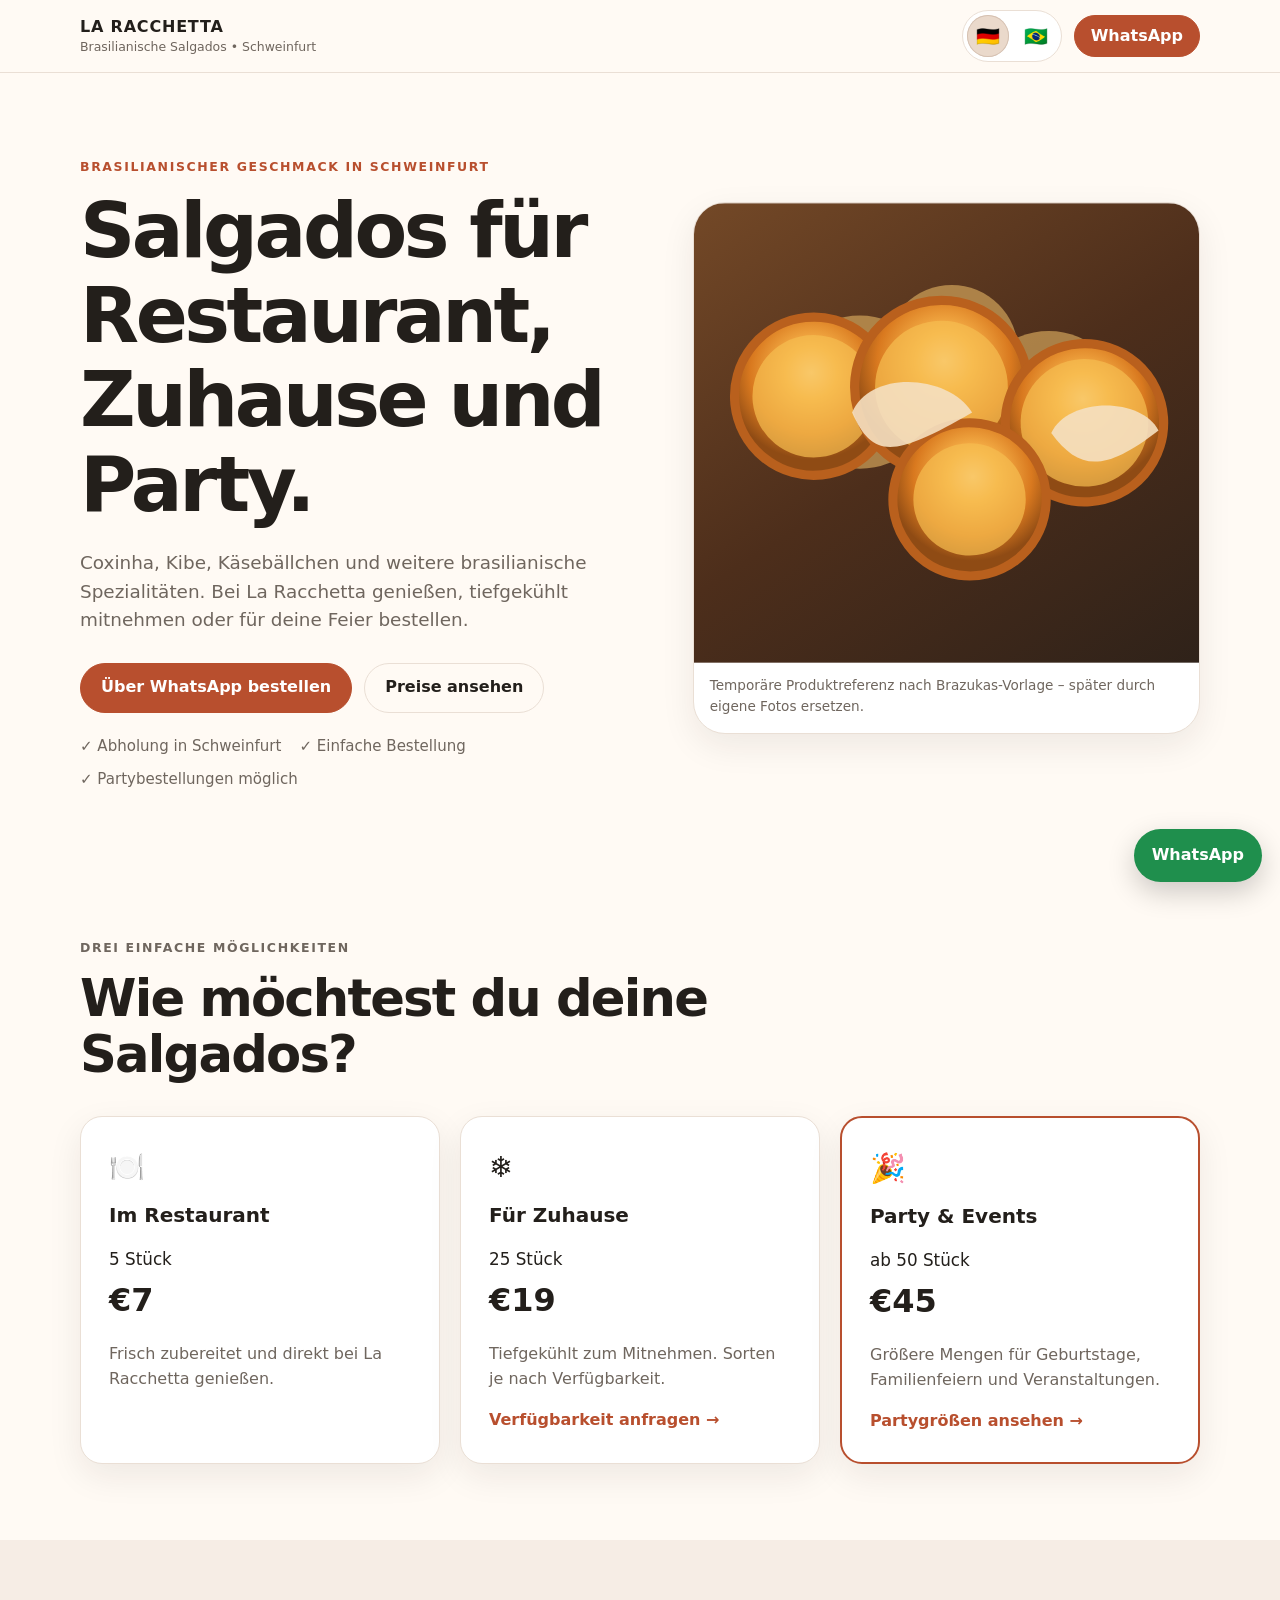
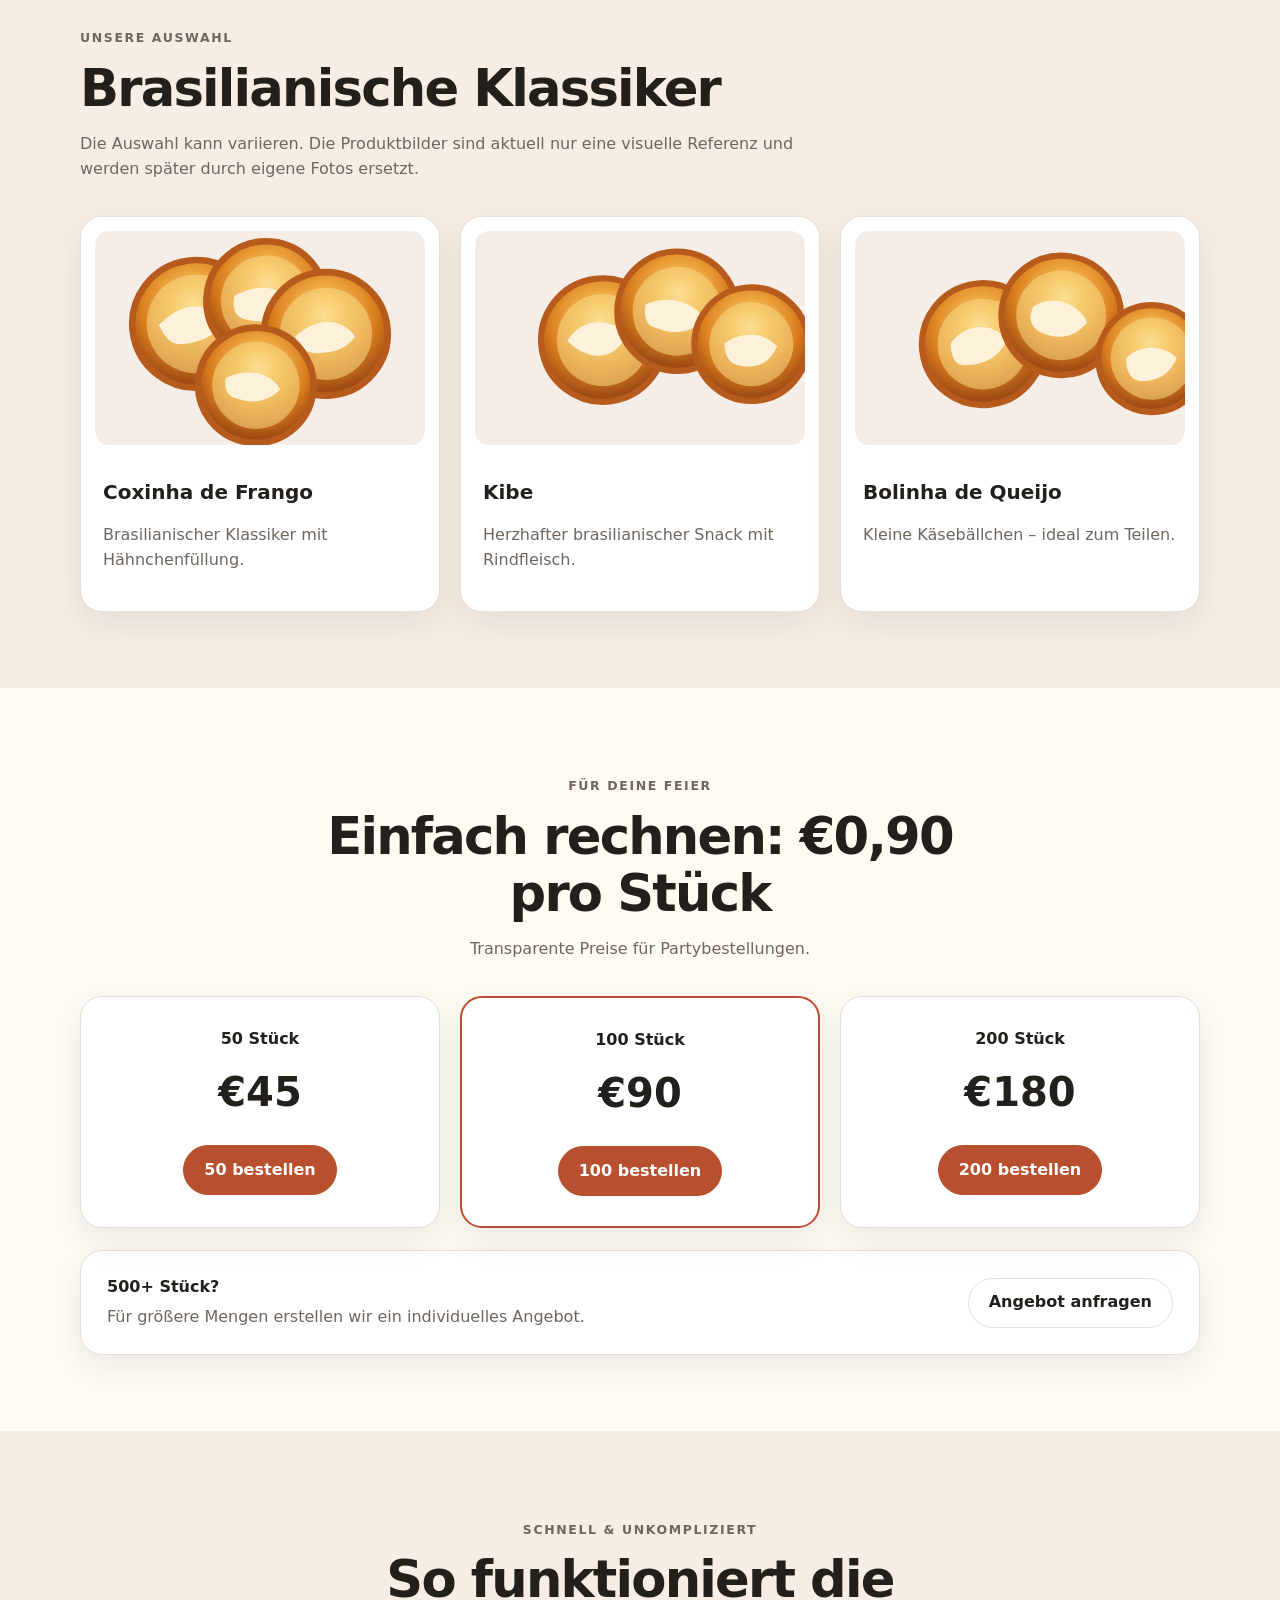
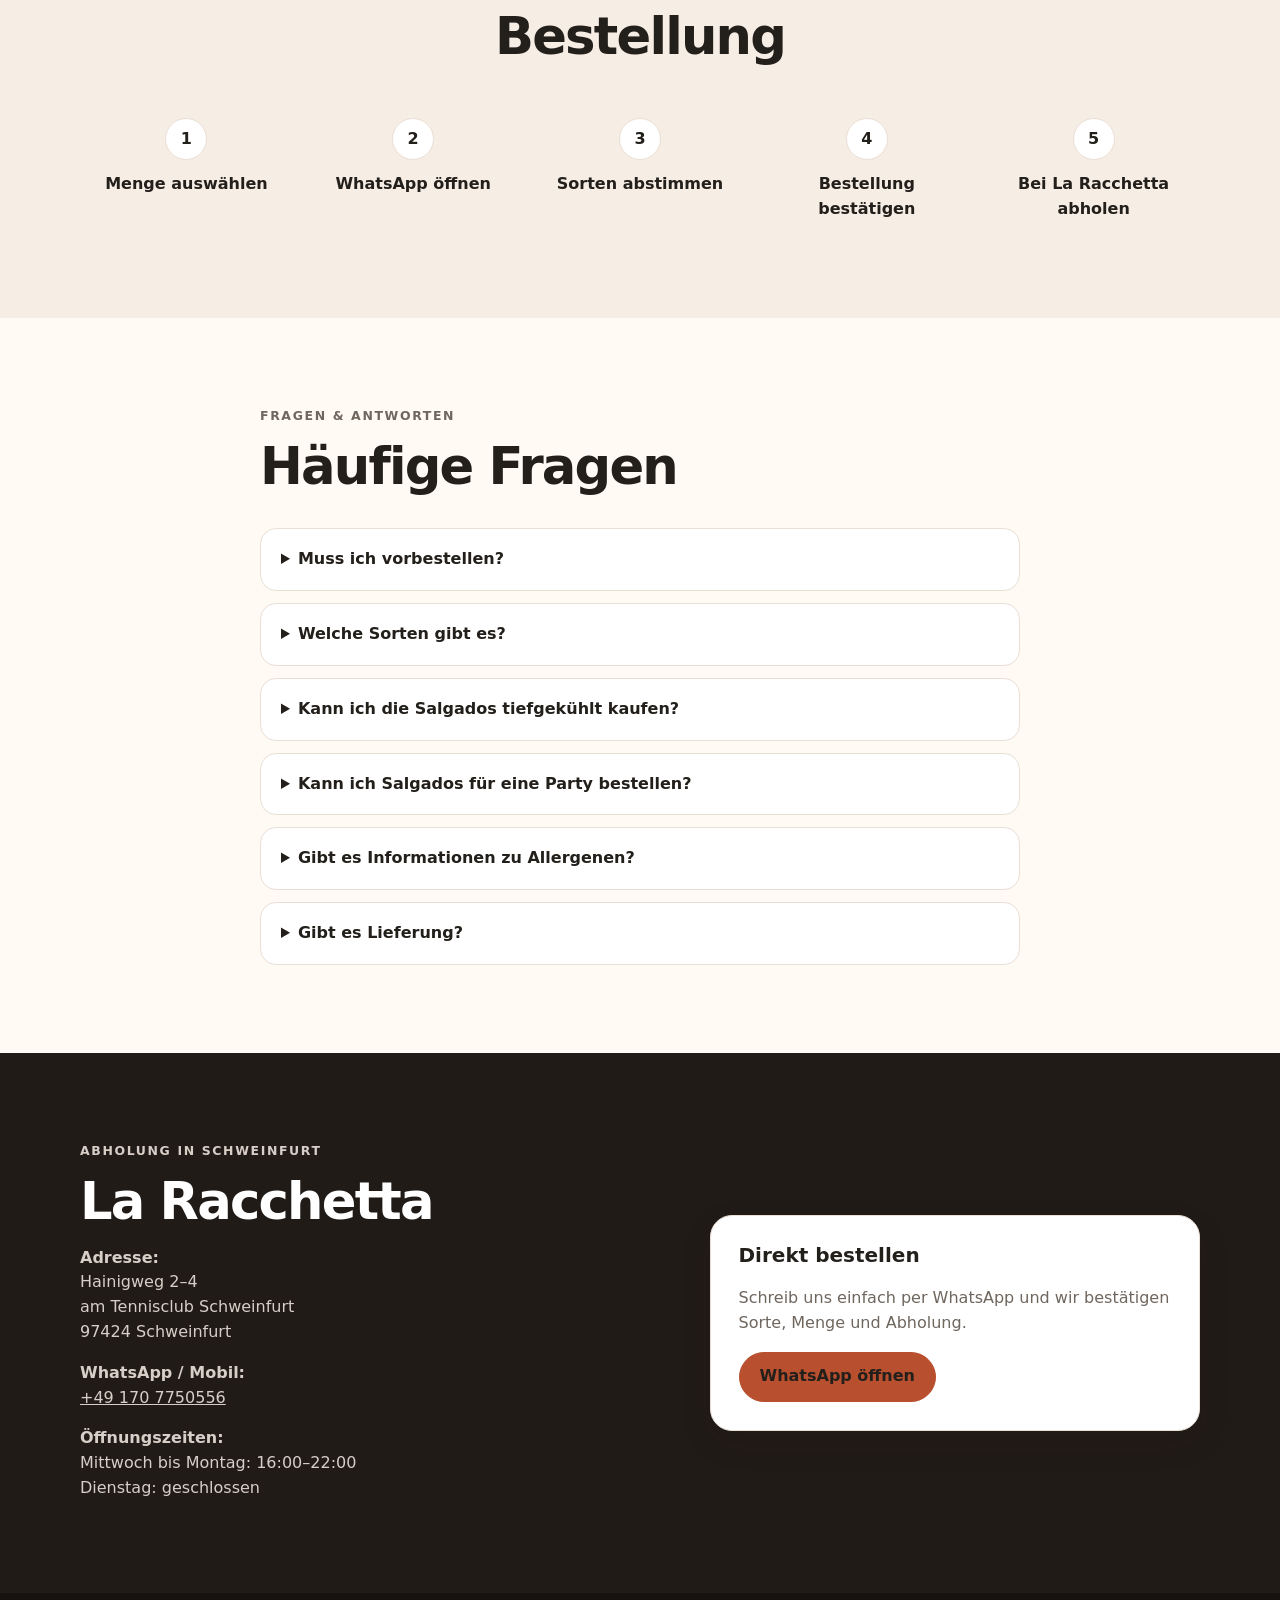
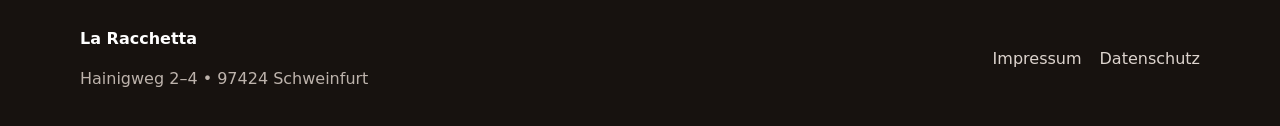
==== index.html @ 723bf310 "Cria estrutura inicial do site La Racchetta e prepara para deploy estático em Netlify." ====
<!doctype html>
<html lang="de">
<head>
  <meta charset="utf-8" />
  <meta name="viewport" content="width=device-width, initial-scale=1" />
  <meta name="description" content="Brasilianische Salgados bei La Racchetta in Schweinfurt – im Restaurant, tiefgekühlt zum Mitnehmen oder für Partys und Events." />
  <title>Brasilianische Salgados | La Racchetta Schweinfurt</title>
  <link rel="stylesheet" href="css/style.css" />
</head>
<body>
  <header class="topbar">
    <div class="container topbar-inner">
      <a class="brand" href="#top" aria-label="La Racchetta Startseite">
        <span class="brand-main">LA RACCHETTA</span>
        <span class="brand-sub" data-i18n="brand_sub">Brasilianische Salgados • Schweinfurt</span>
      </a>

      <div class="topbar-actions">
        <div class="lang-switch" aria-label="Sprachauswahl / Seletor de idioma">
          <button type="button" class="lang-btn active" data-lang="de" aria-label="Deutsch">🇩🇪</button>
          <button type="button" class="lang-btn" data-lang="pt" aria-label="Português do Brasil">🇧🇷</button>
        </div>

        <a class="btn btn-small js-whatsapp"
           data-i18n="top_whatsapp"
           data-message-de="Hallo! Ich interessiere mich für eure brasilianischen Salgados. Welche Sorten sind aktuell verfügbar?"
           data-message-pt="Olá! Tenho interesse nos salgados brasileiros. Quais sabores estão disponíveis no momento?"
           href="#">WhatsApp</a>
      </div>
    </div>
  </header>

  <main id="top">
    <section class="hero">
      <div class="container hero-grid">
        <div class="hero-copy">
          <p class="eyebrow" data-i18n="hero_eyebrow">Brasilianischer Geschmack in Schweinfurt</p>
          <h1 data-i18n="hero_title">Salgados für Restaurant, Zuhause und Party.</h1>
          <p class="lead" data-i18n="hero_lead">
            Coxinha, Kibe, Käsebällchen und weitere brasilianische Spezialitäten.
            Bei La Racchetta genießen, tiefgekühlt mitnehmen oder für deine Feier bestellen.
          </p>
          <div class="hero-actions">
            <a class="btn js-whatsapp"
               data-i18n="hero_btn_primary"
               data-message-de="Hallo! Ich möchte brasilianische Salgados bei La Racchetta bestellen. Welche Sorten sind aktuell verfügbar?"
               data-message-pt="Olá! Quero pedir salgados brasileiros na La Racchetta. Quais sabores estão disponíveis no momento?"
               href="#">Über WhatsApp bestellen</a>
            <a class="btn btn-secondary" href="#preise" data-i18n="hero_btn_secondary">Preise ansehen</a>
          </div>
          <div class="hero-points">
            <span data-i18n="hero_point_1">✓ Abholung in Schweinfurt</span>
            <span data-i18n="hero_point_2">✓ Einfache Bestellung</span>
            <span data-i18n="hero_point_3">✓ Partybestellungen möglich</span>
          </div>
        </div>

        <div class="hero-visual">
          <div class="hero-photo-box">
            <img src="images/hero.svg" alt="Brasilianische Salgados von La Racchetta" class="hero-photo" data-i18n-alt="hero_image_alt">
            <p class="image-note" data-i18n="image_note">Temporäre Produktreferenz nach Brazukas-Vorlage – später durch eigene Fotos ersetzen.</p>
          </div>
        </div>
      </div>
    </section>

    <section class="section" id="preise">
      <div class="container">
        <div class="section-heading">
          <p class="eyebrow" data-i18n="prices_eyebrow">Drei einfache Möglichkeiten</p>
          <h2 data-i18n="prices_title">Wie möchtest du deine Salgados?</h2>
        </div>

        <div class="cards three">
          <article class="card">
            <div class="icon">🍽️</div>
            <h3 data-i18n="card_rest_title">Im Restaurant</h3>
            <p class="price"><span data-i18n="card_rest_price">5 Stück</span> <strong>€7</strong></p>
            <p data-i18n="card_rest_text">Frisch zubereitet und direkt bei La Racchetta genießen.</p>
          </article>

          <article class="card">
            <div class="icon">❄️</div>
            <h3 data-i18n="card_home_title">Für Zuhause</h3>
            <p class="price"><span data-i18n="card_home_price">25 Stück</span> <strong>€19</strong></p>
            <p data-i18n="card_home_text">Tiefgekühlt zum Mitnehmen. Sorten je nach Verfügbarkeit.</p>
            <a class="text-link js-whatsapp"
               data-i18n="card_home_link"
               data-message-de="Hallo! Ich möchte ein Paket mit 25 tiefgekühlten Salgados für €19 bestellen. Welche Sorten sind verfügbar?"
               data-message-pt="Olá! Quero pedir um pacote com 25 salgados congelados por €19. Quais sabores estão disponíveis?"
               href="#">Verfügbarkeit anfragen →</a>
          </article>

          <article class="card featured">
            <div class="icon">🎉</div>
            <h3 data-i18n="card_party_title">Party & Events</h3>
            <p class="price"><span data-i18n="card_party_price">ab 50 Stück</span> <strong>€45</strong></p>
            <p data-i18n="card_party_text">Größere Mengen für Geburtstage, Familienfeiern und Veranstaltungen.</p>
            <a class="text-link" href="#party" data-i18n="card_party_link">Partygrößen ansehen →</a>
          </article>
        </div>
      </div>
    </section>

    <section class="section alt" id="sorten">
      <div class="container">
        <div class="section-heading">
          <p class="eyebrow" data-i18n="products_eyebrow">Unsere Auswahl</p>
          <h2 data-i18n="products_title">Brasilianische Klassiker</h2>
          <p data-i18n="products_text">Die Auswahl kann variieren. Die Produktbilder sind aktuell nur eine visuelle Referenz und werden später durch eigene Fotos ersetzt.</p>
        </div>

        <div class="products">
          <article class="product">
            <div class="product-image photo-card">
              <img src="images/coxinha.svg" alt="Coxinha de Frango" data-i18n-alt="coxinha_alt">
            </div>
            <div>
              <h3>Coxinha de Frango</h3>
              <p data-i18n="coxinha_text">Brasilianischer Klassiker mit Hähnchenfüllung.</p>
            </div>
          </article>

          <article class="product">
            <div class="product-image photo-card">
              <img src="images/kibe.svg" alt="Kibe" data-i18n-alt="kibe_alt">
            </div>
            <div>
              <h3>Kibe</h3>
              <p data-i18n="kibe_text">Herzhafter brasilianischer Snack mit Rindfleisch.</p>
            </div>
          </article>

          <article class="product">
            <div class="product-image photo-card">
              <img src="images/queijo.svg" alt="Bolinha de Queijo" data-i18n-alt="queijo_alt">
            </div>
            <div>
              <h3>Bolinha de Queijo</h3>
              <p data-i18n="queijo_text">Kleine Käsebällchen – ideal zum Teilen.</p>
            </div>
          </article>
        </div>
      </div>
    </section>

    <section class="section party" id="party">
      <div class="container">
        <div class="section-heading centered">
          <p class="eyebrow" data-i18n="party_eyebrow">Für deine Feier</p>
          <h2 data-i18n="party_title">Einfach rechnen: €0,90 pro Stück</h2>
          <p data-i18n="party_text">Transparente Preise für Partybestellungen.</p>
        </div>

        <div class="party-grid">
          <article class="party-card">
            <span data-i18n="party_50_qty">50 Stück</span>
            <strong>€45</strong>
            <a class="btn js-whatsapp"
               data-i18n="party_50_btn"
               data-message-de="Hallo! Ich möchte 50 Salgados für €45 für eine Feier bestellen. Welche Sorten sind verfügbar?"
               data-message-pt="Olá! Quero pedir 50 salgados por €45 para uma festa. Quais sabores estão disponíveis?"
               href="#">50 bestellen</a>
          </article>

          <article class="party-card featured">
            <span data-i18n="party_100_qty">100 Stück</span>
            <strong>€90</strong>
            <a class="btn js-whatsapp"
               data-i18n="party_100_btn"
               data-message-de="Hallo! Ich möchte 100 Salgados für €90 für eine Feier bestellen. Welche Sorten sind verfügbar?"
               data-message-pt="Olá! Quero pedir 100 salgados por €90 para uma festa. Quais sabores estão disponíveis?"
               href="#">100 bestellen</a>
          </article>

          <article class="party-card">
            <span data-i18n="party_200_qty">200 Stück</span>
            <strong>€180</strong>
            <a class="btn js-whatsapp"
               data-i18n="party_200_btn"
               data-message-de="Hallo! Ich möchte 200 Salgados für €180 für eine Feier bestellen. Welche Sorten sind verfügbar?"
               data-message-pt="Olá! Quero pedir 200 salgados por €180 para uma festa. Quais sabores estão disponíveis?"
               href="#">200 bestellen</a>
          </article>
        </div>

        <div class="bulk-box">
          <div>
            <strong data-i18n="bulk_title">500+ Stück?</strong>
            <p data-i18n="bulk_text">Für größere Mengen erstellen wir ein individuelles Angebot.</p>
          </div>
          <a class="btn btn-secondary js-whatsapp"
             data-i18n="bulk_btn"
             data-message-de="Hallo! Ich interessiere mich für eine größere Salgados-Bestellung ab 500 Stück. Bitte schickt mir ein Angebot."
             data-message-pt="Olá! Tenho interesse em um pedido maior de salgados a partir de 500 unidades. Por favor, envie uma proposta."
             href="#">Angebot anfragen</a>
        </div>
      </div>
    </section>

    <section class="section alt" id="ablauf">
      <div class="container">
        <div class="section-heading centered">
          <p class="eyebrow" data-i18n="steps_eyebrow">Schnell & unkompliziert</p>
          <h2 data-i18n="steps_title">So funktioniert die Bestellung</h2>
        </div>
        <div class="steps">
          <div class="step"><span>1</span><strong data-i18n="step_1">Menge auswählen</strong></div>
          <div class="step"><span>2</span><strong data-i18n="step_2">WhatsApp öffnen</strong></div>
          <div class="step"><span>3</span><strong data-i18n="step_3">Sorten abstimmen</strong></div>
          <div class="step"><span>4</span><strong data-i18n="step_4">Bestellung bestätigen</strong></div>
          <div class="step"><span>5</span><strong data-i18n="step_5">Bei La Racchetta abholen</strong></div>
        </div>
      </div>
    </section>

    <section class="section" id="faq">
      <div class="container narrow">
        <div class="section-heading">
          <p class="eyebrow" data-i18n="faq_eyebrow">Fragen & Antworten</p>
          <h2 data-i18n="faq_title">Häufige Fragen</h2>
        </div>

        <details>
          <summary data-i18n="faq1_q">Muss ich vorbestellen?</summary>
          <p data-i18n="faq1_a">Für größere Mengen empfehlen wir eine Vorbestellung über WhatsApp. Kleinere Mengen sind je nach Lagerbestand kurzfristig verfügbar.</p>
        </details>
        <details>
          <summary data-i18n="faq2_q">Welche Sorten gibt es?</summary>
          <p data-i18n="faq2_a">Die Auswahl kann variieren. Die aktuell verfügbaren Sorten teilen wir dir über WhatsApp mit.</p>
        </details>
        <details>
          <summary data-i18n="faq3_q">Kann ich die Salgados tiefgekühlt kaufen?</summary>
          <p data-i18n="faq3_a">Ja. Pakete mit 25 Stück sind tiefgekühlt zum Mitnehmen erhältlich, solange der Vorrat reicht.</p>
        </details>
        <details>
          <summary data-i18n="faq4_q">Kann ich Salgados für eine Party bestellen?</summary>
          <p data-i18n="faq4_a">Ja. Partybestellungen sind ab 50 Stück möglich. Für Mengen ab 500 Stück erstellen wir ein individuelles Angebot.</p>
        </details>
        <details>
          <summary data-i18n="faq5_q">Gibt es Informationen zu Allergenen?</summary>
          <p data-i18n="faq5_a">Ja. Angaben zu Zutaten und Allergenen werden entsprechend den jeweiligen Produktinformationen bereitgestellt.</p>
        </details>
        <details>
          <summary data-i18n="faq6_q">Gibt es Lieferung?</summary>
          <p data-i18n="faq6_a">Zum Start ist die Abholung bei La Racchetta vorgesehen. Individuelle Möglichkeiten können über WhatsApp angefragt werden.</p>
        </details>
      </div>
    </section>

    <section class="section contact">
      <div class="container contact-grid">
        <div>
          <p class="eyebrow" data-i18n="contact_eyebrow">Abholung in Schweinfurt</p>
          <h2>La Racchetta</h2>
          <p data-i18n="contact_address"><strong>Adresse:</strong><br>Hainigweg 2–4<br>am Tennisclub Schweinfurt<br>97424 Schweinfurt</p>
          <p data-i18n="contact_phone"><strong>WhatsApp / Mobil:</strong><br><a href="tel:+491707750556">+49 170 7750556</a></p>
          <p data-i18n="contact_hours"><strong>Öffnungszeiten:</strong><br>Mittwoch bis Montag: 16:00–22:00<br>Dienstag: geschlossen</p>
        </div>
        <div class="contact-cta">
          <h3 data-i18n="contact_cta_title">Direkt bestellen</h3>
          <p data-i18n="contact_cta_text">Schreib uns einfach per WhatsApp und wir bestätigen Sorte, Menge und Abholung.</p>
          <a class="btn js-whatsapp"
             data-i18n="contact_cta_btn"
             data-message-de="Hallo! Ich möchte Salgados bei La Racchetta in Schweinfurt bestellen."
             data-message-pt="Olá! Quero pedir salgados na La Racchetta em Schweinfurt."
             href="#">WhatsApp öffnen</a>
        </div>
      </div>
    </section>
  </main>

  <footer>
    <div class="container footer-inner">
      <div>
        <strong>La Racchetta</strong>
        <p>Hainigweg 2–4 • 97424 Schweinfurt</p>
      </div>
      <nav>
        <a href="impressum.html">Impressum</a>
        <a href="datenschutz.html" data-i18n="footer_privacy">Datenschutz</a>
      </nav>
    </div>
  </footer>

  <a class="floating-whatsapp js-whatsapp"
     data-i18n="floating_whatsapp"
     data-message-de="Hallo! Ich interessiere mich für eure brasilianischen Salgados."
     data-message-pt="Olá! Tenho interesse nos salgados brasileiros."
     href="#" aria-label="Über WhatsApp bestellen">WhatsApp</a>

  <script src="js/main.js"></script>
</body>
</html>
---- css/style.css ----
*{box-sizing:border-box}
:root{--bg:#fffaf4;--surface:#fff;--text:#231f1b;--muted:#6f665e;--accent:#b84f2e;--accent-dark:#8f351d;--line:#eadfd5;--soft:#f6ede5;--radius:22px;--shadow:0 12px 34px rgba(42,29,20,.08)}
html{scroll-behavior:smooth}
body{margin:0;font-family:Inter,ui-sans-serif,system-ui,-apple-system,BlinkMacSystemFont,"Segoe UI",sans-serif;color:var(--text);background:var(--bg);line-height:1.55}
a{color:inherit}.container{width:min(1120px,calc(100% - 32px));margin:auto}.narrow{width:min(760px,calc(100% - 32px))}
.topbar{position:sticky;top:0;z-index:20;background:rgba(255,250,244,.94);backdrop-filter:blur(12px);border-bottom:1px solid var(--line)}
.topbar-inner{display:flex;align-items:center;justify-content:space-between;min-height:72px;gap:18px}.brand{text-decoration:none;display:flex;flex-direction:column;line-height:1.05}.brand-main{font-weight:900;letter-spacing:.05em}.brand-sub{font-size:.78rem;color:var(--muted);margin-top:5px}
.hero{padding:72px 0 58px}.hero-grid{display:grid;grid-template-columns:1.05fr .95fr;gap:52px;align-items:center}.eyebrow{text-transform:uppercase;letter-spacing:.13em;font-size:.78rem;font-weight:800;color:var(--accent)}
h1,h2,h3{line-height:1.1;margin-top:0}h1{font-size:clamp(2.5rem,6vw,5.3rem);letter-spacing:-.045em;margin-bottom:22px}h2{font-size:clamp(2rem,4vw,3.4rem);letter-spacing:-.035em;margin-bottom:14px}h3{font-size:1.25rem}
.lead{font-size:1.15rem;color:var(--muted);max-width:720px}.hero-actions{display:flex;flex-wrap:wrap;gap:12px;margin:28px 0 22px}
.btn{display:inline-flex;align-items:center;justify-content:center;min-height:50px;padding:0 20px;border-radius:999px;text-decoration:none;font-weight:800;background:var(--accent);color:#fff;border:1px solid var(--accent);transition:.2s ease}.btn:hover{background:var(--accent-dark);border-color:var(--accent-dark);transform:translateY(-1px)}.btn-secondary{background:transparent;color:var(--text);border-color:var(--line)}.btn-secondary:hover{background:var(--surface);color:var(--text);border-color:#d4c2b4}.btn-small{min-height:42px;padding:0 16px}
.hero-points{display:flex;flex-wrap:wrap;gap:10px 18px;color:var(--muted);font-size:.94rem}.hero-visual{min-height:460px}
.photo-placeholder{height:100%;min-height:460px;border-radius:32px;display:flex;flex-direction:column;align-items:center;justify-content:center;gap:8px;text-align:center;background:linear-gradient(145deg,#eed7c6,#f7ebdf);color:#7c5a46;box-shadow:var(--shadow);padding:30px;text-decoration:none}
.source-photo small{font-size:.78rem;opacity:.75}.source-photo:hover{outline:2px solid rgba(184,79,46,.25)}
.section{padding:76px 0}.section.alt{background:var(--soft)}.section-heading{max-width:720px;margin-bottom:34px}.section-heading.centered{text-align:center;margin-left:auto;margin-right:auto}.section-heading p{color:var(--muted)}
.cards{display:grid;gap:20px}.cards.three{grid-template-columns:repeat(3,1fr)}.card,.party-card,.product,.bulk-box,.contact-cta{background:var(--surface);border:1px solid var(--line);border-radius:var(--radius);box-shadow:var(--shadow)}.card{padding:28px}.card.featured,.party-card.featured{border:2px solid var(--accent)}.icon{font-size:1.8rem;margin-bottom:14px}.price{font-size:1.05rem}.price strong{display:block;font-size:2rem;margin-top:4px}.card p:not(.price),.product p{color:var(--muted)}.text-link{font-weight:800;color:var(--accent);text-decoration:none}
.products{display:grid;grid-template-columns:repeat(3,1fr);gap:20px}.product{overflow:hidden}.product-image{min-height:210px;display:flex;flex-direction:column;gap:5px;align-items:center;justify-content:center;background:linear-gradient(145deg,#e8d1c0,#f7ece3);color:#896a56;font-weight:800;text-decoration:none}.product>div:last-child{padding:22px}
.party-grid{display:grid;grid-template-columns:repeat(3,1fr);gap:20px}.party-card{padding:30px;text-align:center}.party-card span{display:block;font-weight:800}.party-card strong{display:block;font-size:2.5rem;margin:10px 0 22px}.bulk-box{margin-top:22px;padding:24px 26px;display:flex;justify-content:space-between;align-items:center;gap:20px}.bulk-box p{margin:5px 0 0;color:var(--muted)}
.steps{display:grid;grid-template-columns:repeat(5,1fr);gap:14px}.step{text-align:center;padding:20px 12px}.step span{width:42px;height:42px;display:grid;place-items:center;margin:0 auto 12px;border-radius:50%;background:var(--surface);border:1px solid var(--line);font-weight:900}
details{background:var(--surface);border:1px solid var(--line);border-radius:16px;padding:18px 20px;margin-bottom:12px}summary{cursor:pointer;font-weight:800}details p{color:var(--muted);margin-bottom:0}
.contact{background:#211b17;color:#fff}.contact-grid{display:grid;grid-template-columns:1.1fr .9fr;gap:30px;align-items:center}.contact p{color:#d7cec7}.contact a{color:inherit}.contact-cta{padding:28px;color:var(--text)}.contact-cta p{color:var(--muted)}
footer{padding:34px 0;background:#17120f;color:#fff}.footer-inner{display:flex;justify-content:space-between;gap:24px;align-items:center}.footer-inner p{color:#bdb3ac;margin-bottom:0}.footer-inner nav{display:flex;gap:18px}.footer-inner nav a{color:#ddd4ce;text-decoration:none}
.floating-whatsapp{position:fixed;right:18px;bottom:18px;z-index:30;background:#1f8f4d;color:#fff;text-decoration:none;font-weight:900;padding:14px 18px;border-radius:999px;box-shadow:0 10px 28px rgba(0,0,0,.2)}
@media(max-width:860px){.hero{padding-top:42px}.hero-grid,.contact-grid{grid-template-columns:1fr}.hero-visual{min-height:320px}.photo-placeholder{min-height:320px}.cards.three,.products,.party-grid{grid-template-columns:1fr}.steps{grid-template-columns:1fr 1fr}.bulk-box{align-items:flex-start;flex-direction:column}}
@media(max-width:560px){.container{width:min(100% - 22px,1120px)}.topbar-inner{min-height:64px}.brand-sub{display:none}.hero{padding:34px 0 40px}h1{font-size:2.55rem}.section{padding:56px 0}.hero-actions{display:grid}.hero-actions .btn{width:100%}.steps{grid-template-columns:1fr}.footer-inner{align-items:flex-start;flex-direction:column}.floating-whatsapp{left:12px;right:12px;text-align:center}}

.hero-photo-box{background:var(--surface);border:1px solid var(--line);border-radius:32px;box-shadow:var(--shadow);overflow:hidden;}
.hero-photo{display:block;width:100%;height:460px;object-fit:cover;}
.image-note{margin:0;padding:12px 16px 16px;font-size:.85rem;color:var(--muted);}
.photo-card{background:#fff;padding:14px;}
.photo-card img{width:100%;height:100%;min-height:210px;object-fit:cover;display:block;border-radius:14px;}
@media(max-width:860px){.hero-photo{height:320px}}

.topbar-actions{display:flex;align-items:center;gap:12px;}
.lang-switch{display:flex;align-items:center;gap:6px;background:var(--surface);border:1px solid var(--line);border-radius:999px;padding:4px;}
.lang-btn{width:42px;height:42px;border:none;background:transparent;border-radius:999px;font-size:1.2rem;cursor:pointer;transition:.2s ease;}
.lang-btn:hover{background:#f3e7dc;}
.lang-btn.active{background:#ead9cb;box-shadow:inset 0 0 0 1px #d5c1b2;}
@media(max-width:560px){.topbar-actions{gap:8px;}.lang-btn{width:38px;height:38px;font-size:1.05rem;}}
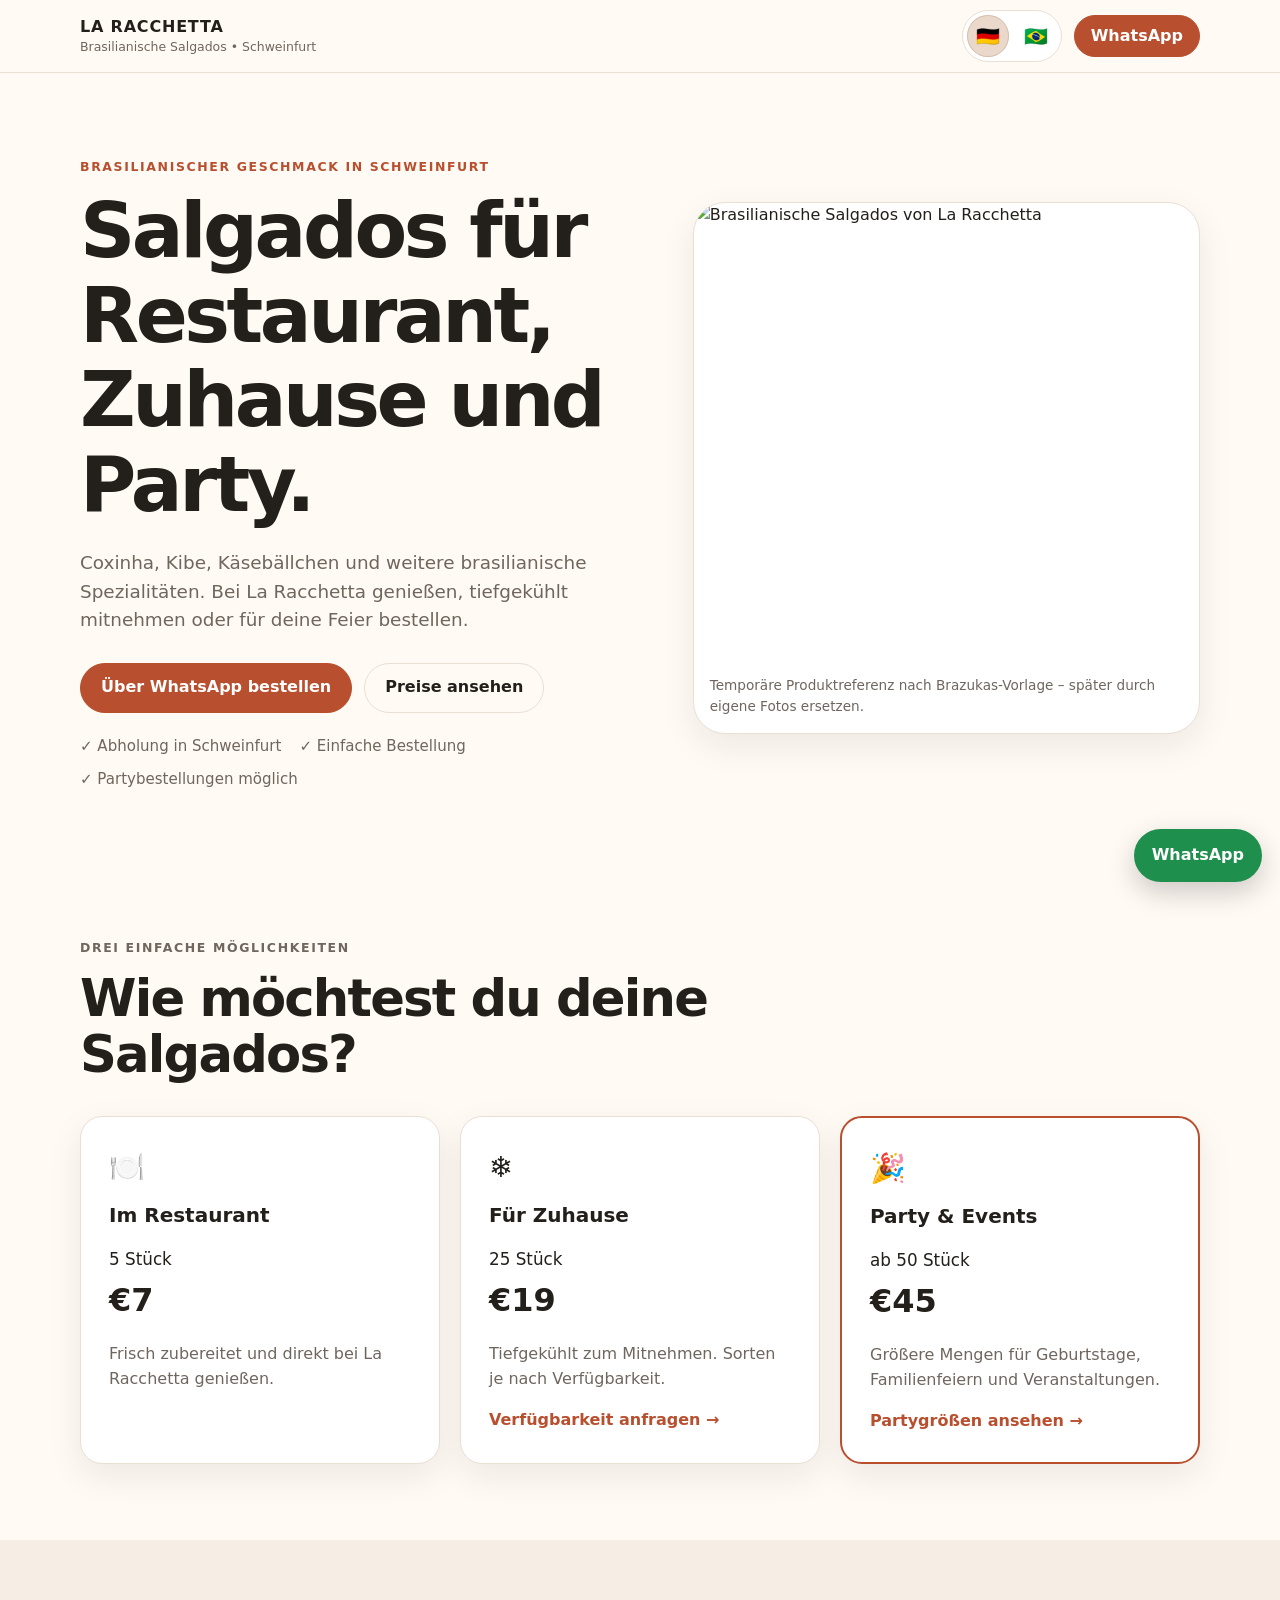
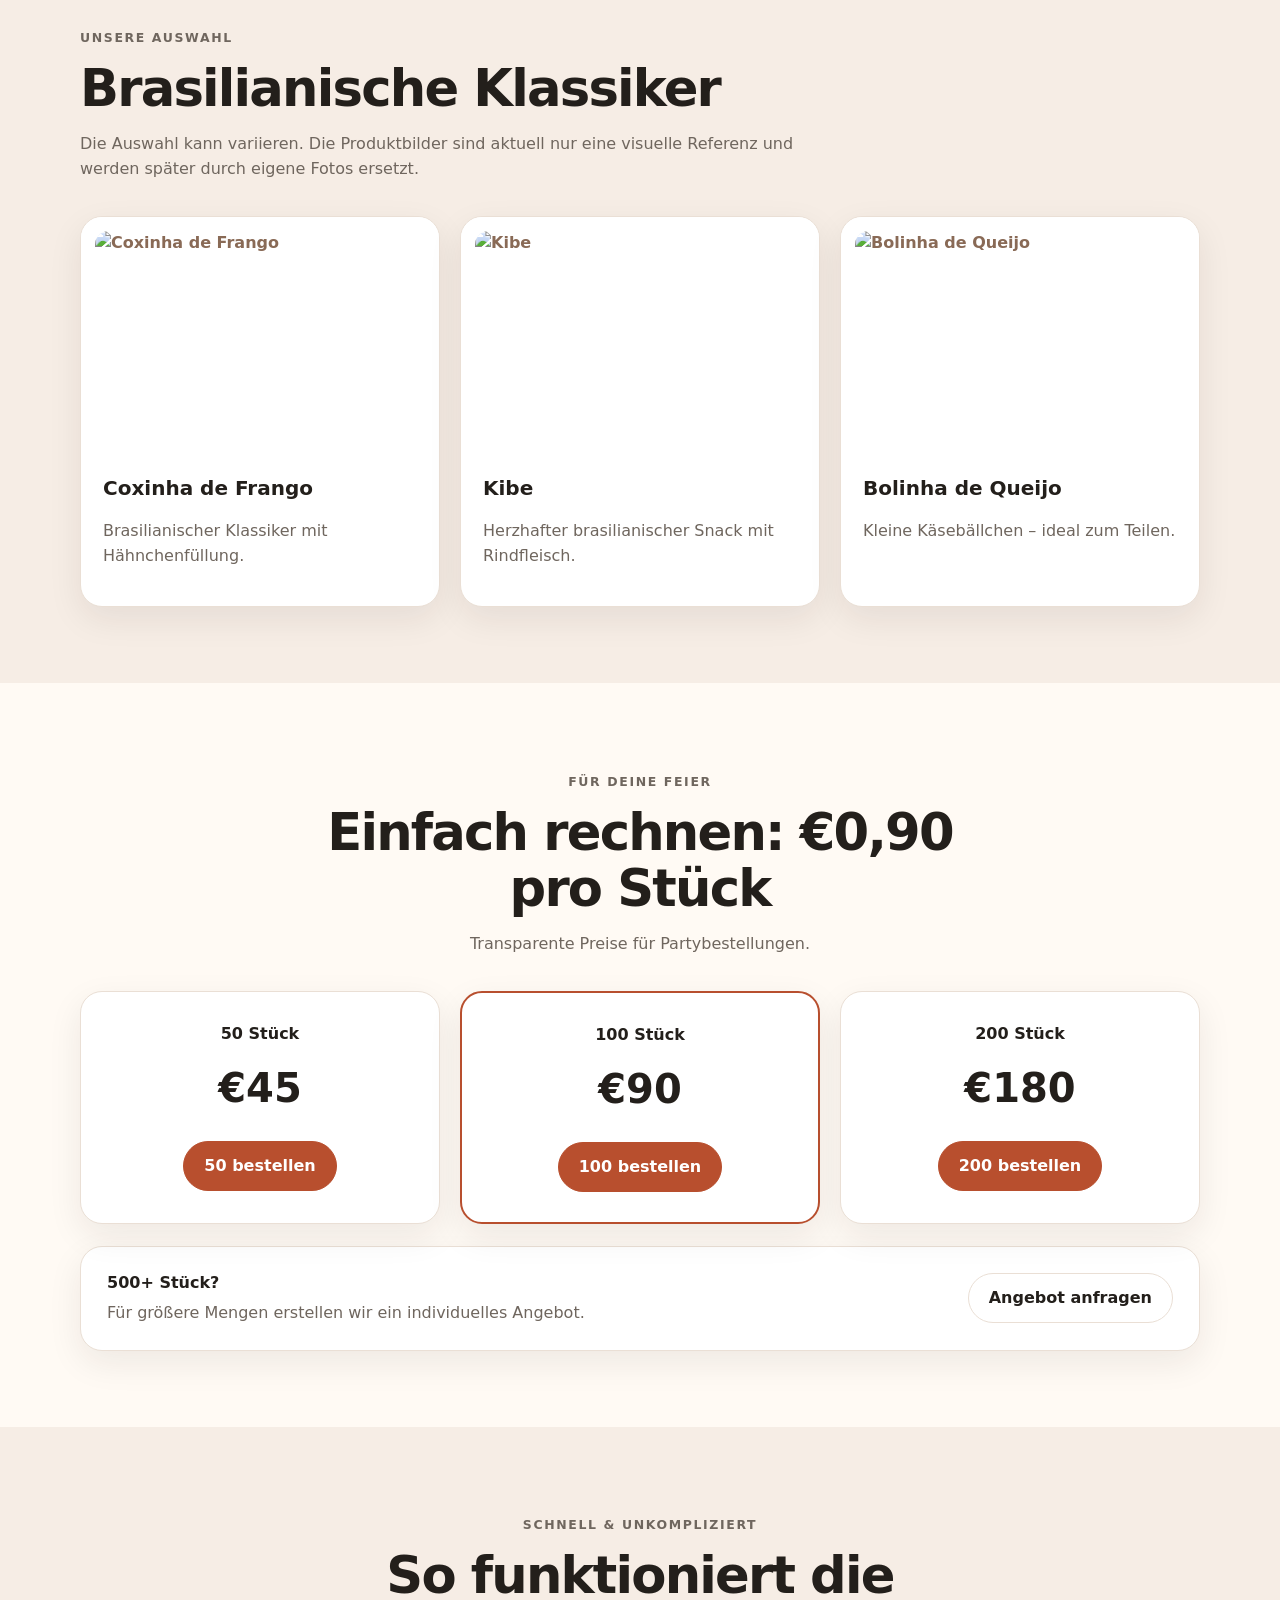
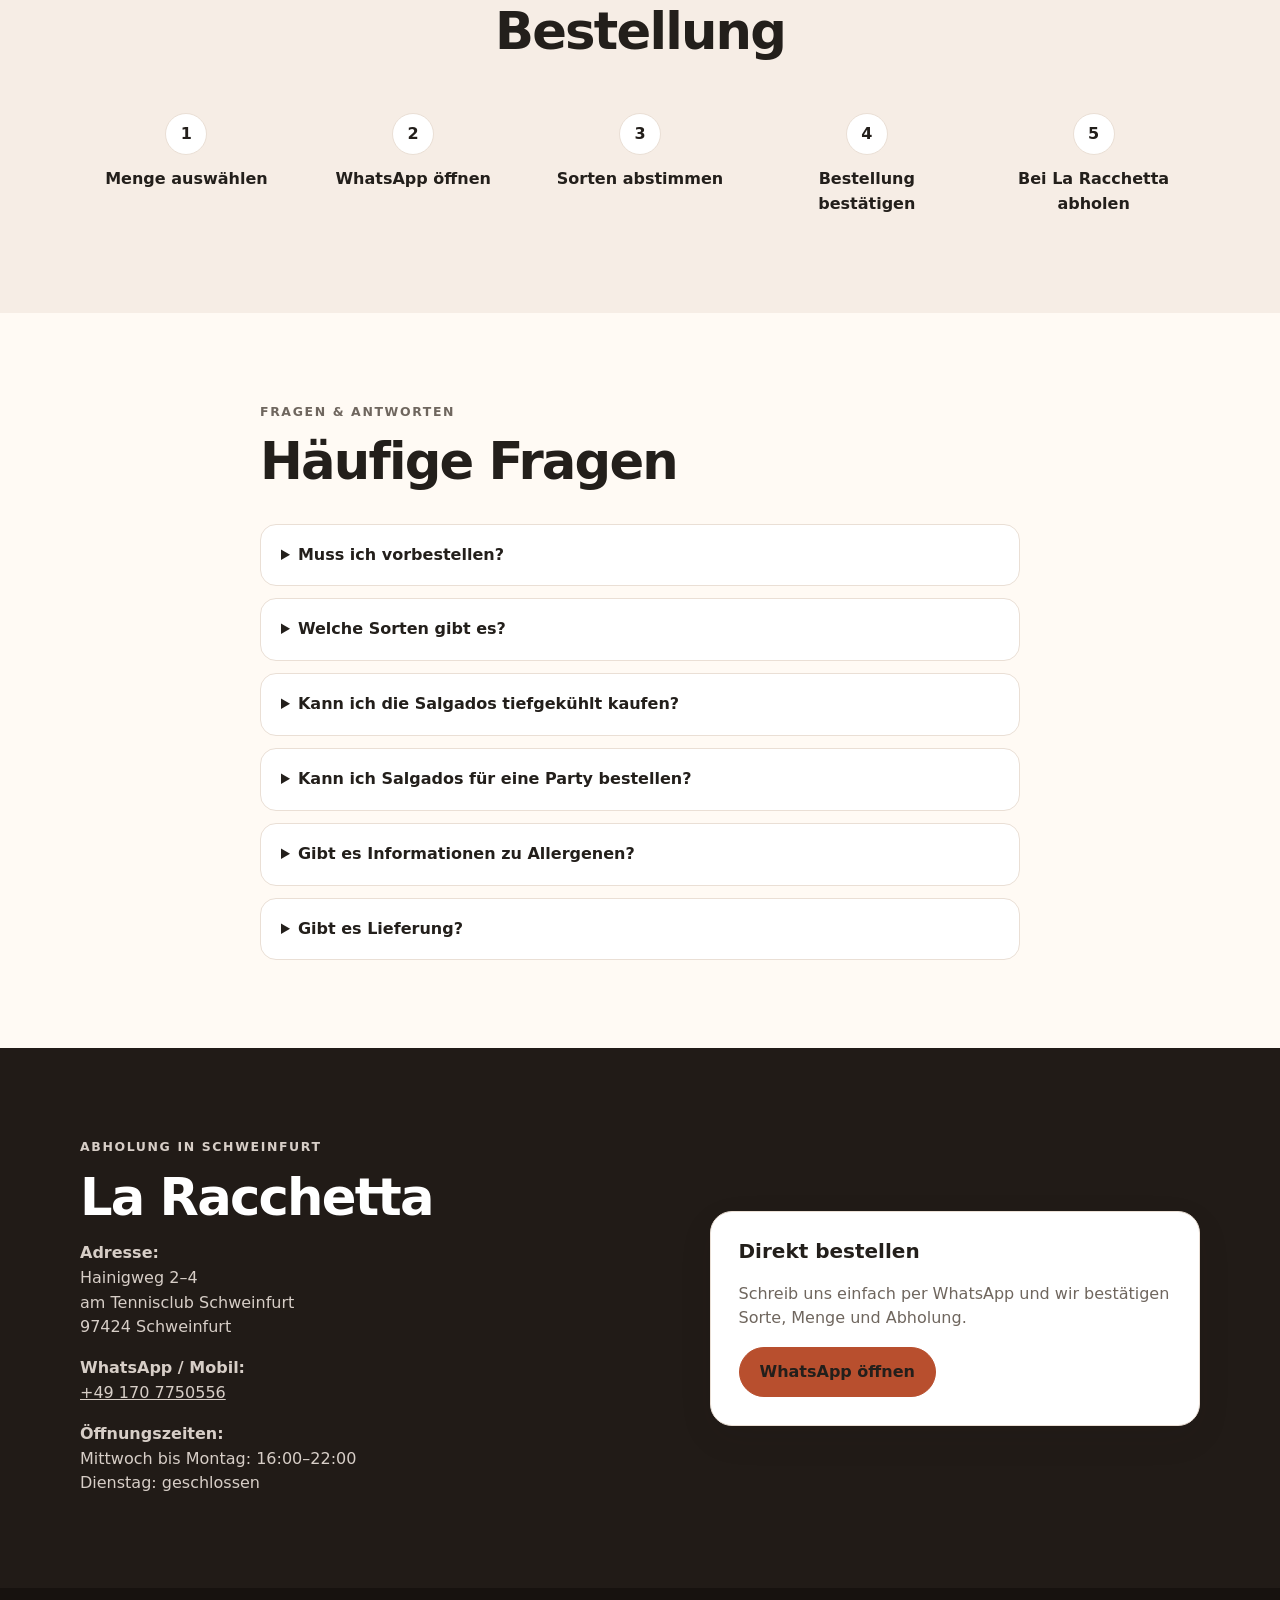
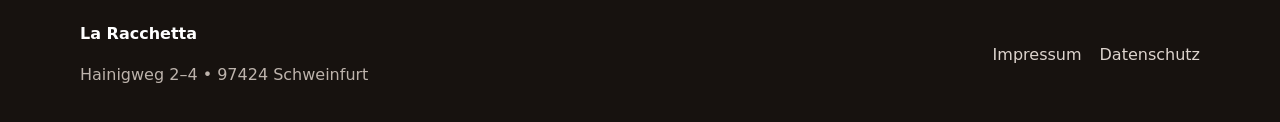
==== commit 0f46ba87: "Troca placeholders por fotos reais de salgado para aperfeiçoar a apresentação do produto." ====
--- a/index.html
+++ b/index.html
@@ -3,6 +3,7 @@
 <head>
   <meta charset="utf-8" />
   <meta name="viewport" content="width=device-width, initial-scale=1" />
+  <meta name="theme-color" content="#b84f2e" />
   <meta name="description" content="Brasilianische Salgados bei La Racchetta in Schweinfurt – im Restaurant, tiefgekühlt zum Mitnehmen oder für Partys und Events." />
   <title>Brasilianische Salgados | La Racchetta Schweinfurt</title>
   <link rel="stylesheet" href="css/style.css" />
@@ -17,8 +18,8 @@
 
       <div class="topbar-actions">
         <div class="lang-switch" aria-label="Sprachauswahl / Seletor de idioma">
-          <button type="button" class="lang-btn active" data-lang="de" aria-label="Deutsch">🇩🇪</button>
-          <button type="button" class="lang-btn" data-lang="pt" aria-label="Português do Brasil">🇧🇷</button>
+          <button type="button" class="lang-btn active" data-lang="de" aria-label="Deutsch" aria-pressed="true">🇩🇪</button>
+          <button type="button" class="lang-btn" data-lang="pt" aria-label="Português do Brasil" aria-pressed="false">🇧🇷</button>
         </div>
 
         <a class="btn btn-small js-whatsapp"
@@ -57,8 +58,8 @@
 
         <div class="hero-visual">
           <div class="hero-photo-box">
-            <img src="images/hero.svg" alt="Brasilianische Salgados von La Racchetta" class="hero-photo" data-i18n-alt="hero_image_alt">
-            <p class="image-note" data-i18n="image_note">Temporäre Produktreferenz nach Brazukas-Vorlage – später durch eigene Fotos ersetzen.</p>
+            <img src="https://images.unsplash.com/photo-1544025162-d76694265947?auto=format&fit=crop&w=1200&q=80" alt="Brasilianische Salgados von La Racchetta" class="hero-photo" data-i18n-alt="hero_image_alt">
+            <p class="image-note" data-i18n="image_note">Foto realista para apresentação inicial – später durch Fotos próprias do produto substituieren.</p>
           </div>
         </div>
       </div>
@@ -107,13 +108,13 @@
         <div class="section-heading">
           <p class="eyebrow" data-i18n="products_eyebrow">Unsere Auswahl</p>
           <h2 data-i18n="products_title">Brasilianische Klassiker</h2>
-          <p data-i18n="products_text">Die Auswahl kann variieren. Die Produktbilder sind aktuell nur eine visuelle Referenz und werden später durch eigene Fotos ersetzt.</p>
+          <p data-i18n="products_text">Die Auswahl kann variieren. Für die erste Präsentation nutzen wir realistische Produktfotos, die später durch eigene Aufnahmen ersetzt werden.</p>
         </div>
 
         <div class="products">
           <article class="product">
             <div class="product-image photo-card">
-              <img src="images/coxinha.svg" alt="Coxinha de Frango" data-i18n-alt="coxinha_alt">
+              <img src="https://images.unsplash.com/photo-1559847844-5315695dadae?auto=format&fit=crop&w=900&q=80" alt="Coxinha de Frango" data-i18n-alt="coxinha_alt">
             </div>
             <div>
               <h3>Coxinha de Frango</h3>
@@ -123,7 +124,7 @@
 
           <article class="product">
             <div class="product-image photo-card">
-              <img src="images/kibe.svg" alt="Kibe" data-i18n-alt="kibe_alt">
+              <img src="https://images.unsplash.com/photo-1547592180-85f173990554?auto=format&fit=crop&w=900&q=80" alt="Kibe" data-i18n-alt="kibe_alt">
             </div>
             <div>
               <h3>Kibe</h3>
@@ -133,7 +134,7 @@
 
           <article class="product">
             <div class="product-image photo-card">
-              <img src="images/queijo.svg" alt="Bolinha de Queijo" data-i18n-alt="queijo_alt">
+              <img src="https://images.unsplash.com/photo-1504674900247-0877df9cc836?auto=format&fit=crop&w=900&q=80" alt="Bolinha de Queijo" data-i18n-alt="queijo_alt">
             </div>
             <div>
               <h3>Bolinha de Queijo</h3>
@@ -292,4 +293,3 @@
   <script src="js/main.js"></script>
 </body>
 </html>
-																																																																																																																																																																																																																																																																																																																																																																																							
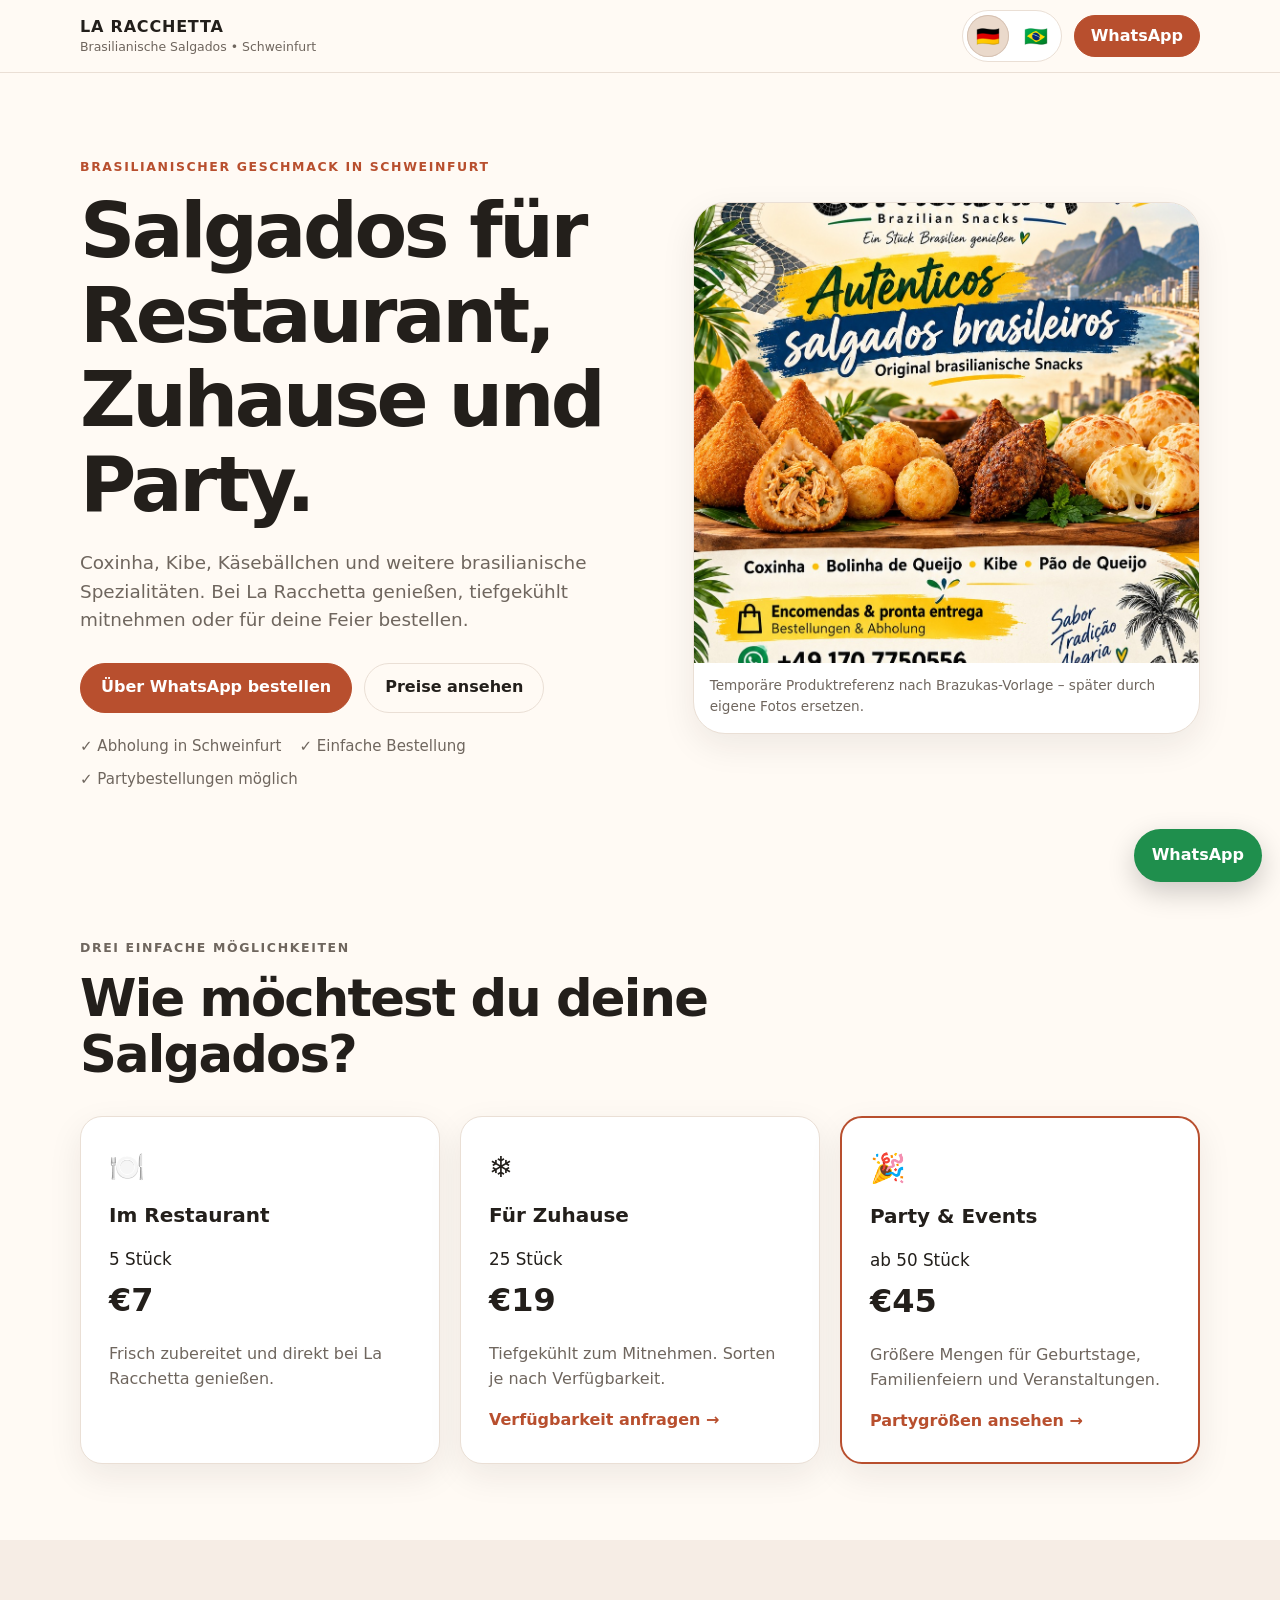
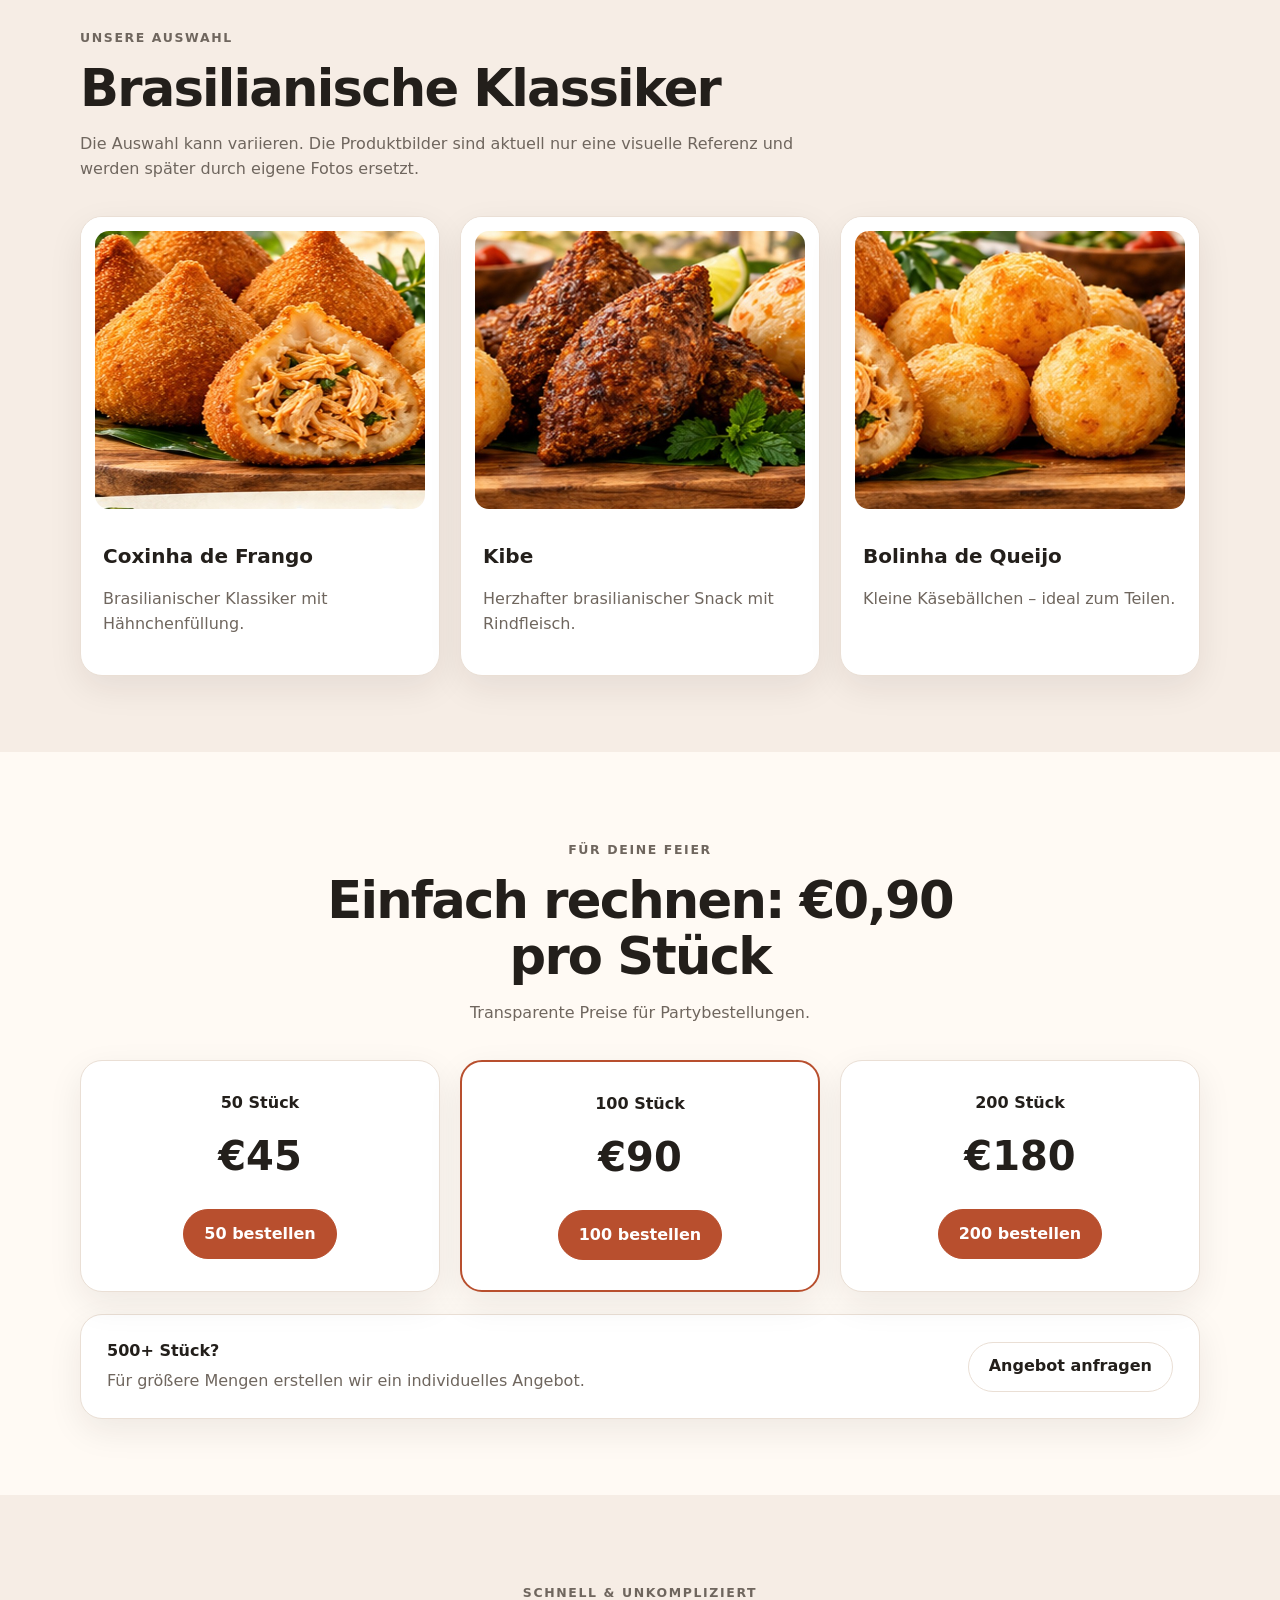
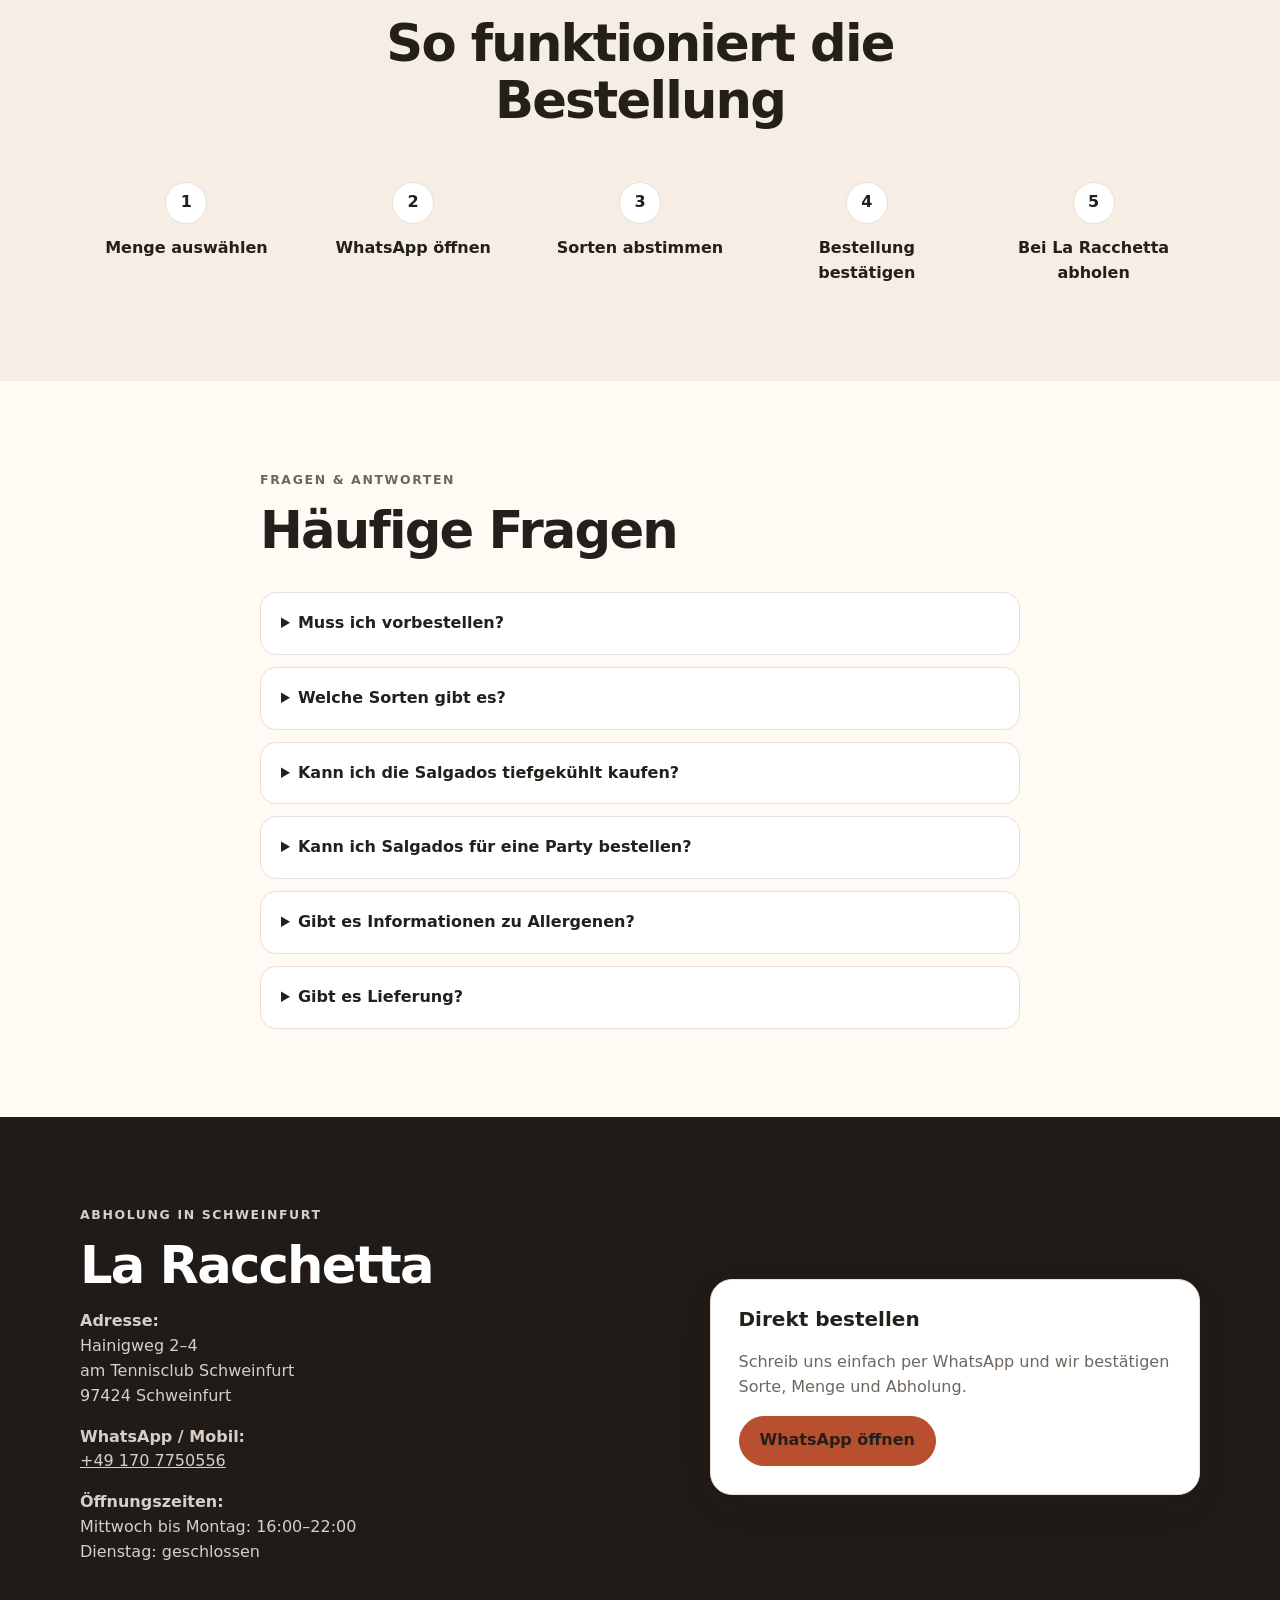
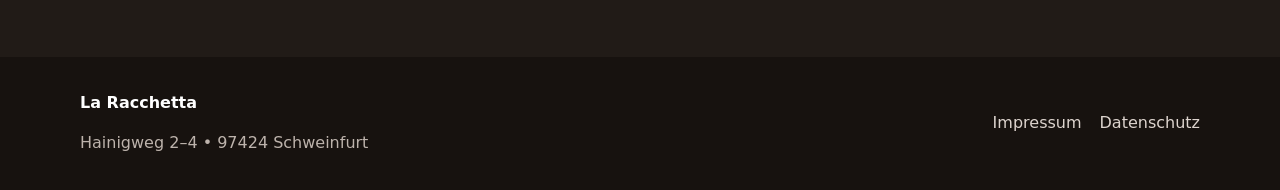
==== commit fb242bbc: "update with images from the GitHub repository (6ac9277907a5513099230691)" ====
--- a/index.html
+++ b/index.html
@@ -58,8 +58,8 @@
 
         <div class="hero-visual">
           <div class="hero-photo-box">
-            <img src="https://images.unsplash.com/photo-1544025162-d76694265947?auto=format&fit=crop&w=1200&q=80" alt="Brasilianische Salgados von La Racchetta" class="hero-photo" data-i18n-alt="hero_image_alt">
-            <p class="image-note" data-i18n="image_note">Foto realista para apresentação inicial – später durch Fotos próprias do produto substituieren.</p>
+            <img src="images/hero-poster.jpg" alt="Brasilianische Salgados von La Racchetta" class="hero-photo" data-i18n-alt="hero_image_alt">
+            <p class="image-note" data-i18n="image_note">Authentische Salgados - frisch zubereitet bei La Racchetta</p>
           </div>
         </div>
       </div>
@@ -108,37 +108,37 @@
         <div class="section-heading">
           <p class="eyebrow" data-i18n="products_eyebrow">Unsere Auswahl</p>
           <h2 data-i18n="products_title">Brasilianische Klassiker</h2>
-          <p data-i18n="products_text">Die Auswahl kann variieren. Für die erste Präsentation nutzen wir realistische Produktfotos, die später durch eigene Aufnahmen ersetzt werden.</p>
+          <p data-i18n="products_text">Authentic Brazilian snacks, freshly made at La Racchetta. Alle Sorten sind hausgemacht und täglich frisch.</p>
         </div>
 
         <div class="products">
           <article class="product">
             <div class="product-image photo-card">
-              <img src="https://images.unsplash.com/photo-1559847844-5315695dadae?auto=format&fit=crop&w=900&q=80" alt="Coxinha de Frango" data-i18n-alt="coxinha_alt">
+              <img src="images/coxinha.jpg" loading="lazy" alt="Coxinha de Frango" data-i18n-alt="coxinha_alt">
             </div>
             <div>
               <h3>Coxinha de Frango</h3>
-              <p data-i18n="coxinha_text">Brasilianischer Klassiker mit Hähnchenfüllung.</p>
+              <p data-i18n="coxinha_text">Brasilianischer Klassiker mit Hähnchenfüllung. Knusprig außen, saftig innen.</p>
             </div>
           </article>
 
           <article class="product">
             <div class="product-image photo-card">
-              <img src="https://images.unsplash.com/photo-1547592180-85f173990554?auto=format&fit=crop&w=900&q=80" alt="Kibe" data-i18n-alt="kibe_alt">
+              <img src="images/kibe.jpg" loading="lazy" alt="Kibe" data-i18n-alt="kibe_alt">
             </div>
             <div>
               <h3>Kibe</h3>
-              <p data-i18n="kibe_text">Herzhafter brasilianischer Snack mit Rindfleisch.</p>
+              <p data-i18n="kibe_text">Herzhafter brasilianischer Snack mit Rindfleisch und Gewürzen.</p>
             </div>
           </article>
 
           <article class="product">
             <div class="product-image photo-card">
-              <img src="https://images.unsplash.com/photo-1504674900247-0877df9cc836?auto=format&fit=crop&w=900&q=80" alt="Bolinha de Queijo" data-i18n-alt="queijo_alt">
+              <img src="images/bolinha.jpg" loading="lazy" alt="Bolinha de Queijo" data-i18n-alt="queijo_alt">
             </div>
             <div>
               <h3>Bolinha de Queijo</h3>
-              <p data-i18n="queijo_text">Kleine Käsebällchen – ideal zum Teilen.</p>
+              <p data-i18n="queijo_text">Kleine Käsebällchen mit geschmolzenem Käse – ideal zum Teilen.</p>
             </div>
           </article>
         </div>
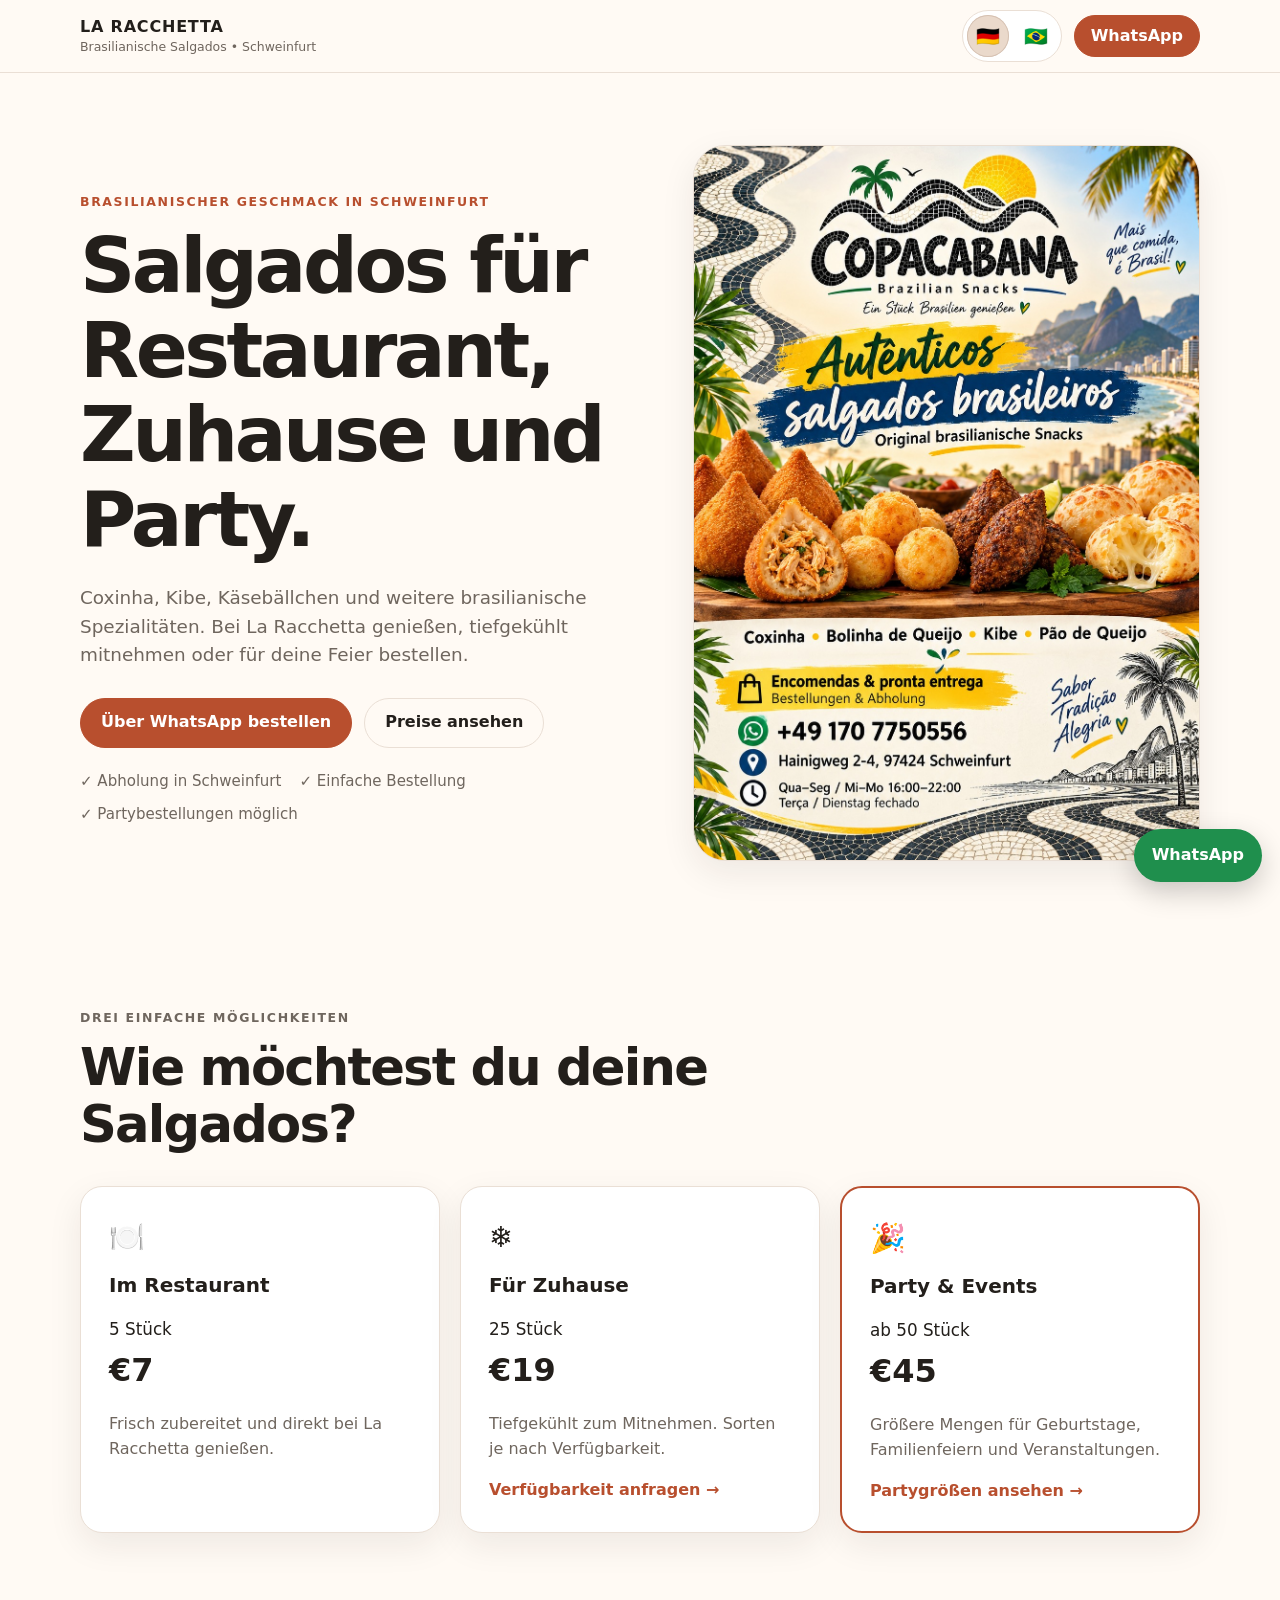
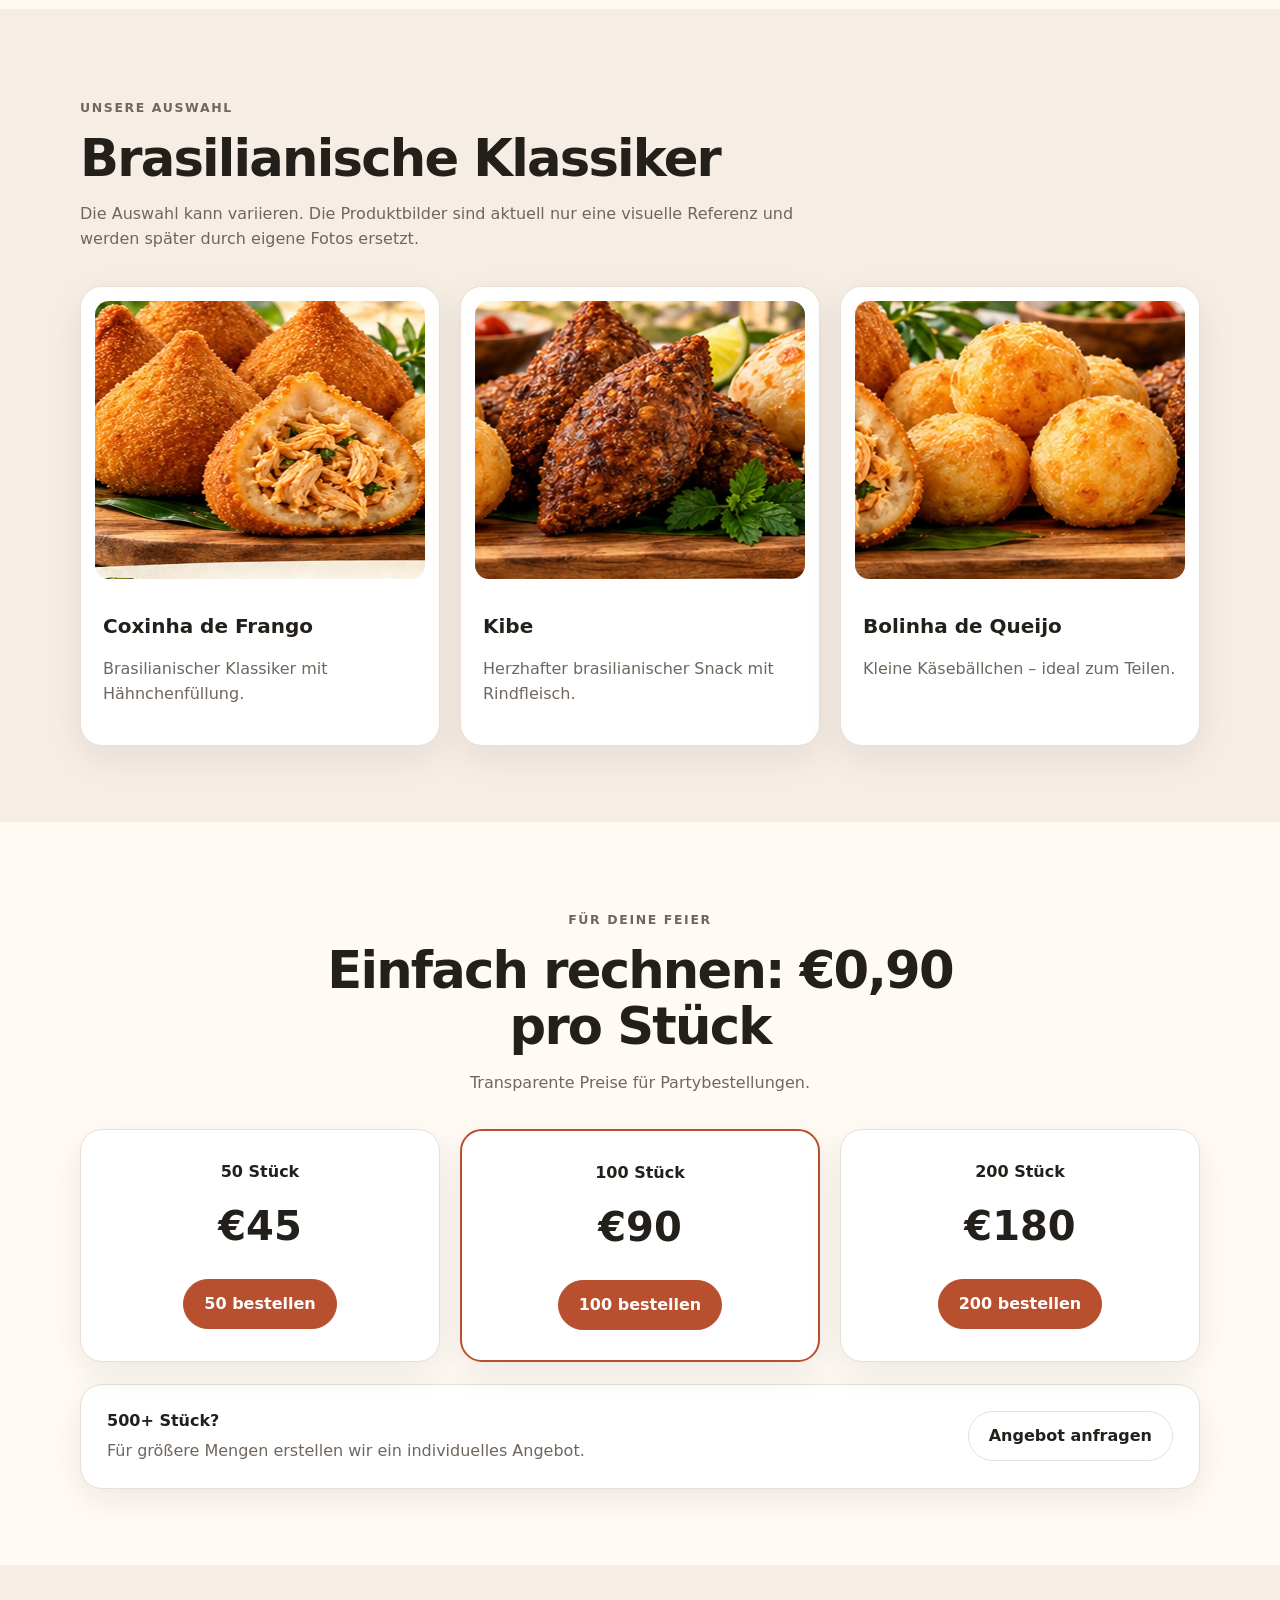
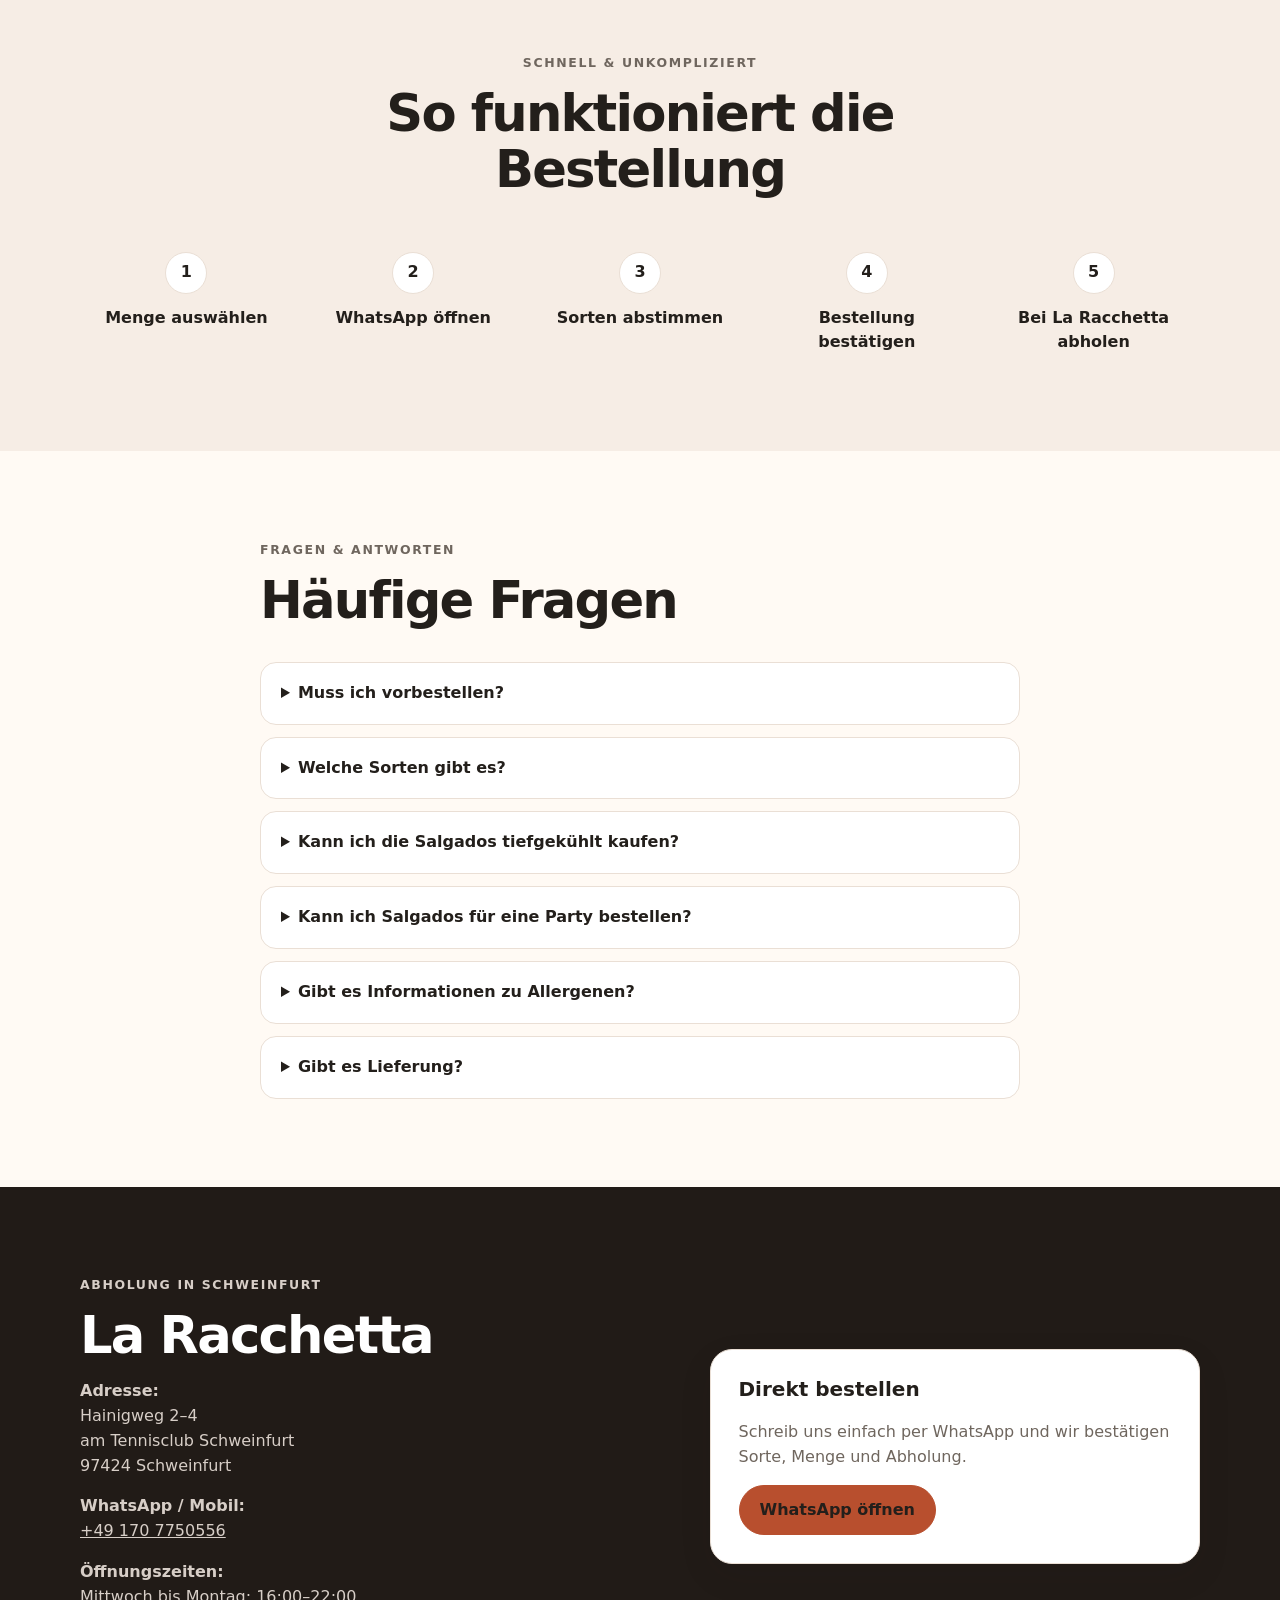
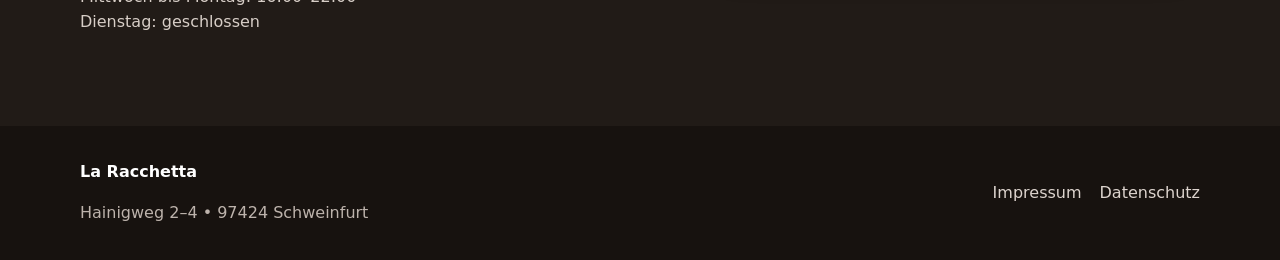
==== commit 9ecfa7e4: "Remove text below the first photo (6ac931882f49de6b39839195)" ====
--- a/index.html
+++ b/index.html
@@ -59,7 +59,6 @@
         <div class="hero-visual">
           <div class="hero-photo-box">
             <img src="images/hero-poster.jpg" alt="Brasilianische Salgados von La Racchetta" class="hero-photo" data-i18n-alt="hero_image_alt">
-            <p class="image-note" data-i18n="image_note">Authentische Salgados - frisch zubereitet bei La Racchetta</p>
           </div>
         </div>
       </div>
--- a/css/style.css
+++ b/css/style.css
@@ -25,11 +25,11 @@
 @media(max-width:560px){.container{width:min(100% - 22px,1120px)}.topbar-inner{min-height:64px}.brand-sub{display:none}.hero{padding:34px 0 40px}h1{font-size:2.55rem}.section{padding:56px 0}.hero-actions{display:grid}.hero-actions .btn{width:100%}.steps{grid-template-columns:1fr}.footer-inner{align-items:flex-start;flex-direction:column}.floating-whatsapp{left:12px;right:12px;text-align:center}}
 
 .hero-photo-box{background:var(--surface);border:1px solid var(--line);border-radius:32px;box-shadow:var(--shadow);overflow:hidden;}
-.hero-photo{display:block;width:100%;height:460px;object-fit:cover;}
+.hero-photo{display:block;width:100%;height:auto;aspect-ratio:1055/1491;object-fit:contain;}
 .image-note{margin:0;padding:12px 16px 16px;font-size:.85rem;color:var(--muted);}
 .photo-card{background:#fff;padding:14px;}
 .photo-card img{width:100%;height:100%;min-height:210px;object-fit:cover;display:block;border-radius:14px;}
-@media(max-width:860px){.hero-photo{height:320px}}
+@media(max-width:860px){.hero-photo{max-width:520px;margin:0 auto}}
 
 .topbar-actions{display:flex;align-items:center;gap:12px;}
 .lang-switch{display:flex;align-items:center;gap:6px;background:var(--surface);border:1px solid var(--line);border-radius:999px;padding:4px;}
